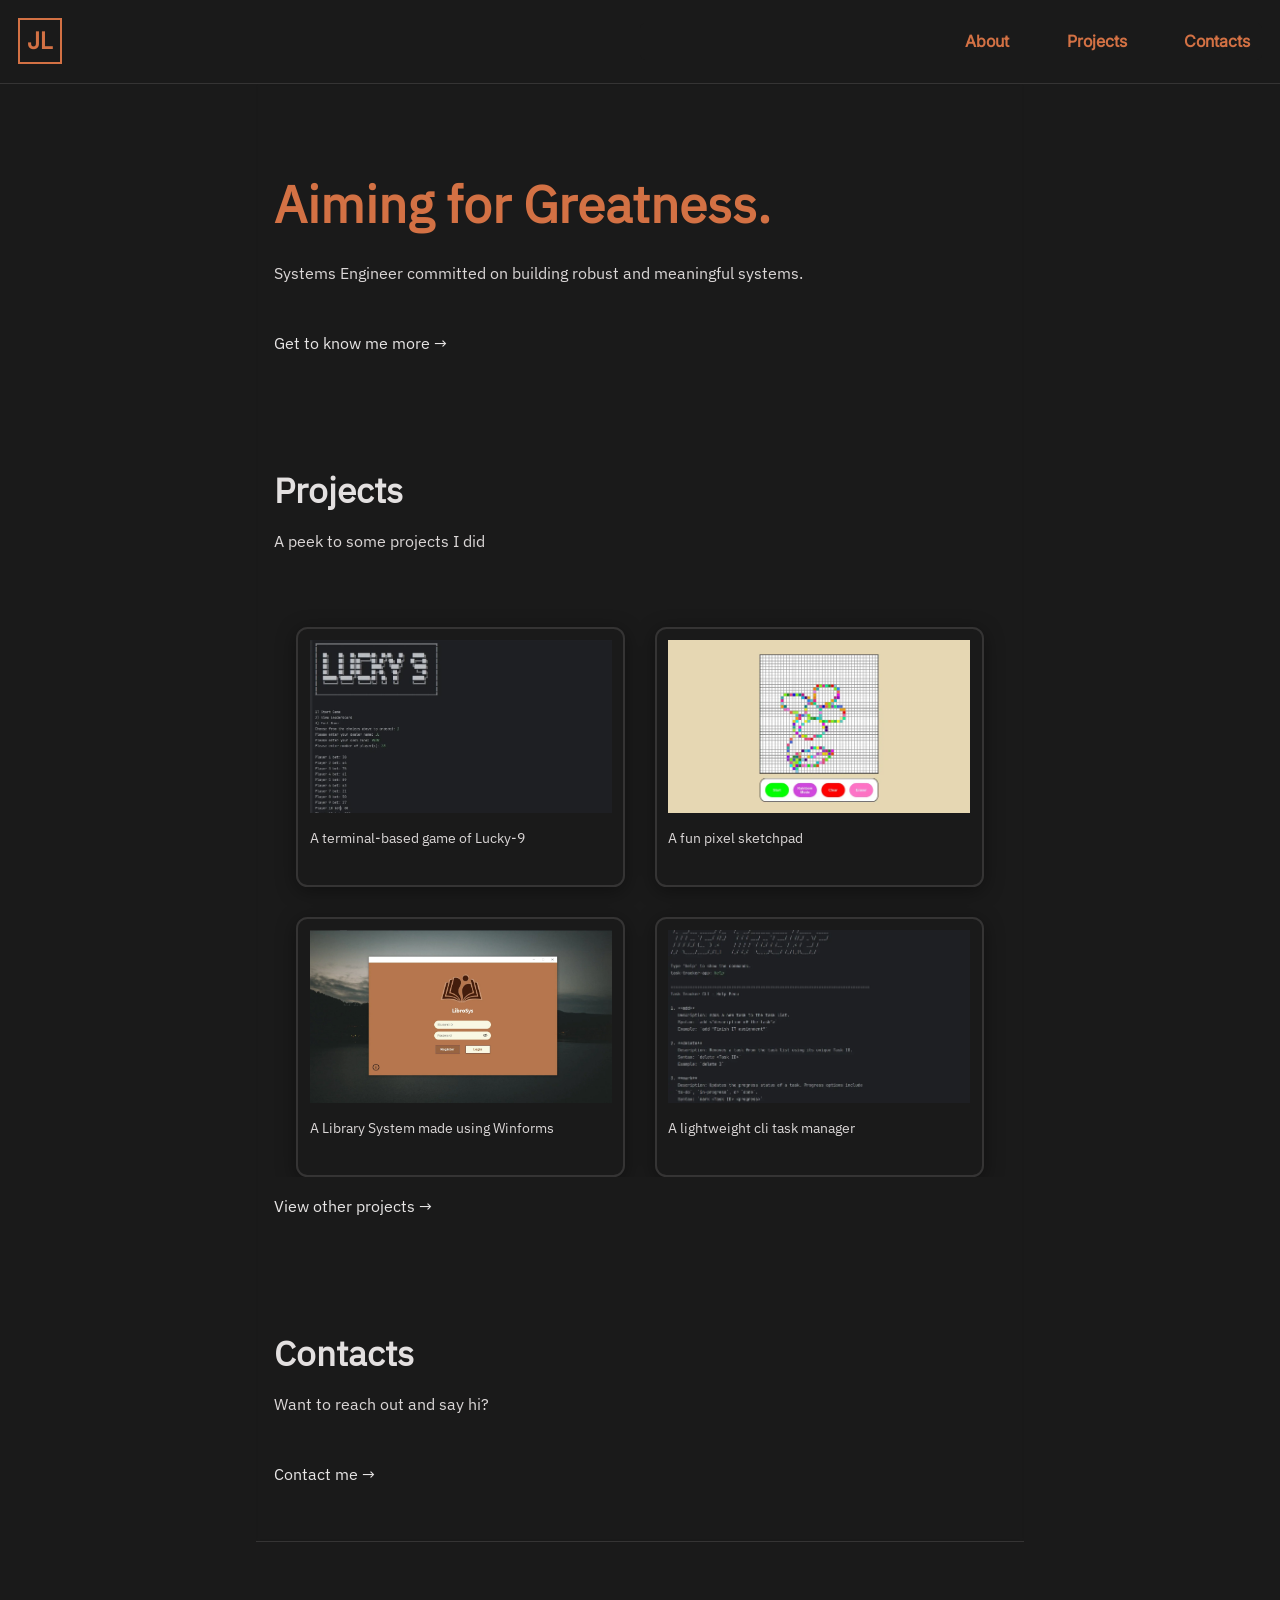
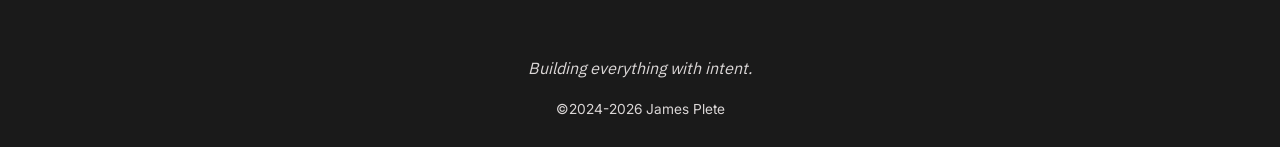
==== Portfolio/index.html @ 6b5939b4 "Finished the overall layout" ====
<!DOCTYPE html>
<html lang="en">

<head>
    <meta charset="UTF-8">
    <meta name="viewport" content="width=device-width, initial-scale=1.0">
    <title>Portfolio</title>
    <link rel="stylesheet" href="style.css">
    <script src="./script.js" defer></script>
</head>

<body class="flex col">
    <header class="flex center">
        <div class="logo">
            <a href="./index.html">JL</a>
        </div>
        
        <div class="burger">
            <img src="./assets/icon/burger.webp" alt="">
        </div>

        <nav class="navigation-bar display-none col txt-right">
            <a href="./about.html" class="nav-links">About</a>
            <a href="./projects.html" class="nav-links">Projects</a>
            <a href="./contacts.html" class="nav-links">Contacts</a>
        </nav>
    </header>
    <main class="flex col index-main">
        <section class="flex col first-sect animate">
            <h1 class="intro-txt">Aiming for Greatness.</h1>
            <p class="base-txt">Systems Engineer committed on building robust and meaningful systems.</p>
            <a href="./about.html" class="a base-txt">Get to know me more &RightArrow;</a>
        </section>
        <section class="project-sect flex col animate">
            <h1 class="sect-head-txt">Projects </h1>
            <span class="base-txt thin-txt">A peek to some projects I did</span>
            <div class="index-project-container flex center col">
                <div class="project bordered lucky-9" id="lucky-9">  
                    <img src="./assets/images/lucky9.webp" id="lucky-9">
                    <span class="proj-description thin-txt sm-txt">A terminal-based game of Lucky-9</span>
                </div>
                <div class="project bordered etchysketchy" id="etchysketchy">
                    <img src="./assets/images/etchysketchy.webp" id="etchysketchy">
                    <span class="proj-description thin-txt sm-txt">A fun pixel sketchpad</span>
                </div>
                <div class="project bordered librosys" id="librosys">
                    <img src="./assets/images/librosys.webp" id="librosys">
                    <span class="proj-description thin-txt sm-txt">A Library System made using Winforms</span>
                </div>
                <div class="project bordered tasktracker" id="tasktracker">
                    <img src="./assets/images/tasktracker.webp" id="tasktracker">
                    <span class="proj-description thin-txt sm-txt">A lightweight cli task manager</span>
                </div>

                
            </div>
            <span class="thin-txt base-txt">
                <a href="./projects.html" class="a base-txt">View other projects &RightArrow;</a>
            </span>
        </section>
        <section class="flex col fade-in">
            <h1 class="sect-head-txt">Contacts </h1>
            <span class="base-txt">Want to reach out and say hi?</span>
            <a class="a base-txt" href="./contacts.html">Contact me &RightArrow;</a>
        </section>
    </main>
    <footer class="flex justify-center align-center col gap-l fade-in">
        <div class="flex col gap-l txt-center">
            <p class="base-txt italic">Building everything with intent.</p>
            <p class="copyright-txt">&copy;<span class="copy-date">2024-2026</span> James Plete</p>
        </div>
    </footer>


</body>

</html>
---- Portfolio/style.css ----
* {
    padding: 0;
    margin: 0;
    outline: none;
    font-family: inherit;
    text-decoration: none;
    box-sizing: border-box;
    color: inherit;
}

:root {
    font-size: 20px;

    -webkit-tap-highlight-color: rgba(0, 0, 0, 0);

    --font-base: .5rem;
    --font-xs: .6rem;
    --font-sm: .7rem;
    --font-m: 1rem;
    --font-l: 1.5rem;
    --font-xl: 2rem;
    --font-2xl: 2.2rem;

    --font-wt-ultra-thin: 100;
    --font-wt-thin: 200;
    --font-wt-base: 400;
    --font-wt-bold: 600;
    --font-wt-bolder: 800;

    --txt-font: "ibm sans";

    --space-xs: .3rem;
    --space-sm: .5rem;
    --space-m: .8rem;
    --space-l: 1rem;
    --space-xl: 1.3rem;
    --space-2xl: 2.5rem;
    --space-3xl: 3rem;
    --space-max: 5rem;

    --width-100: 100%;

    --color-body: #dbd7d7;
    --color-titles: #e3e0e0;
    --a-color: #e7e5e5;
    --accent-color: #d46039;
    --card-bg: #242424;
    --border-color: #353434;

    --accent-color2: #d37144;


    --bg-color-body: #1a1a1a;



    --border-s: 2px solid #353434;
    
    --border-radius-xs: 4px;
    --border-radius-s: 8px;
    --border-radius-m: 12px;
}

@font-face {
    font-family: "inter";
    src: url("./assets/Font/Inter_18pt-Regular.ttf");
}

@font-face {
    font-family: "ibm sans";
    src: url("./assets/Font/IBMPlexSans-Regular.ttf");
}

@font-face {
    font-family: "public sans";
    src: url("./assets/Font/PublicSans-Regular.ttf");
}

/* CUSTOM CLASSES */

.flex {
    display: flex;
}

.grid {
    display: grid;
}

.col {
    flex-direction: column;
}

.justify-center {
    justify-content: center;
}

.align-center {
    align-items: center;
}

.align-end {
    align-items: flex-end;
}

.underline {
    text-decoration: underline;
}

.center {
    justify-content: space-between;
    align-items: center;
}

.thin-txt {
    font-weight: var(--font-wt-ultra-thin);
}

.sm-txt {
    font-size: var(--font-xs);
}

.base-txt {
    font-size: var(--font-sm);
}

.txt-justify {
    text-align: justify;
}

.txt-right {
    text-align: right;
}

.a {
    color: var(--a-color);
    margin-top: var(--space-xl);
}

.bordered {
    border: var(--border-s);
    border-radius: var(--space-sm);
}

.inter {
    font-family: "inter";
}

.txt-center {
    text-align: center;
}

.gap-l {
    gap: var(--space-l);
}

.gap-xl {
    gap: var(--space-xl);
}

.display-none {
    display: none;
}

.italic {
    font-style: italic;
}

/* BODY */

body {
    background: var(--bg-color-body) fixed;
    font-family: var(--txt-font);
    color: var(--color-body);
    position: relative;
}

main {
    backdrop-filter: blur(2px);
    min-height: 100vh;
    padding: var(--space-sm) var(--space-m) var(--space-2xl) var(--space-m);
    width: min(var(--width-100), 768px);
    margin-inline: auto;
}

/* HEADER PART */

.burger {
    width: 45px;
    height: 45px;
    cursor: pointer;
}

.burger img {
    width: 100%;
}


header {
    position: sticky;
    top: 0;
    font-size: var(--font-sm);
    padding: var(--space-m);
    font-family: "inter";
    background-color: var(--bg-color-body);
    z-index: 1;
    border-bottom: 0.5px solid #353434;
}

.navigation-bar {
    right: 0%;
    bottom: -185%;
    justify-content: space-around;
    align-items: center;
    position: absolute;
    font-weight: var(--font-wt-base);
    color: var(--header-txt-color);
    height: 150px;
    width: 100px;
    padding: var(--space-m);
    background-color: inherit;
    text-align: center;
    border-radius: 5px;
}

.nav-links {
    color: var(--accent-color2);
    font-weight: 600;
}

.logo {
    font-size: var(--font-m);
    font-weight: var(--font-wt-bolder);
    padding: var(--space-xs);
    border: var(--border-logo);
    color: var(--accent-color2);
    border: 2px solid var(--accent-color2);
}

/* MAIN PART */


section {
    gap: var(--space-m);
    margin-top: var(--space-3xl);
}


.intro-txt {
    color: var(--accent-color2);
    font-size: var(--font-2xl);
    font-weight: var(--font-wt-bold);
    margin-bottom: var(--space-xs)
}

.sect-head-txt {
    color: var(--color-titles);
    font-size: var(--font-l);
    margin-top: var(--font-xl);
}


/* INDEX */
.index-project-container {
    gap: var(--space-xl);
    height: 450px;
    overflow-y: hidden;
}


/** MAIN/PROJECTS PART **/

.project-container {
    padding: var(--space-m);
    gap: var(--space-2xl);
}

.project {
    width: 90%;
    padding: var(--space-sm);
    height: 400px;
}

.ul {
    padding: var(--space-xl);
}


.project img {
    width: var(--width-100);
    height: 7.5rem;
    object-fit: cover;
    object-position: right;
}

/* FOOTER PART */

footer {
    border-top: 0.5px solid var(--border-color);
    padding: var(--space-xl);
    padding-top: 5rem;
    margin-inline: auto;
    width: min(100%, 768px);
    /* background-color: hsl(0, 0%, 12%); */
}

.footer-links {
    border-bottom: 1px solid #3d3c3c;
}

.socials-div {
    gap: var(--space-l);
    justify-content: flex-end;
    padding: var(--space-xl) var(--space-xs);
}

.socials-img {
    background-color: white;
    width: var(--space-l)
}

.copyright-txt {
    font-size: var(--font-xs);
    font-weight: var(--font-wt-thin);
    font-family: "inter";
    /* color: var(--accent-color2); */
}


.about-sect {
    gap: var(--space-l);
}

.about-container {
    padding: var(--space-xs);
    padding-bottom: var(--space-xl);
    padding-top: var(--space-xl);
    gap: var(--space-m);
    /* border-bottom: 1px solid rgb(82, 80, 80); */
}

.about-self img{
    justify-self: flex-start;
    width: 170px;
    height: 150px;
    border-radius: var(--border-radius-xs);
    object-fit: cover;
}

.first-abt {
    border-bottom: 2px solid var(--border-color);
    padding-bottom: var(--space-2xl);
}

.first-abt img {
    width: 65%;
    border-radius: 50%;
    margin-bottom: var(--space-l);
}

.right-d {
    flex-direction: row;
}

.left-d {
    flex-direction: row-reverse;
}

.java-comp {
    object-position: right;
}

.programming-img {
    object-position: top;
}
.sect-label-container {
    margin-bottom: 4rem;
}


.project-main {
    gap: var(--space-xl);
}

.proj-2 {
    width: 90%;
    padding: var(--space-sm);
    height: fit-content;
}

.proj-img {
    width: var(--width-100);
    height: 7.5rem;
    object-fit: cover;
}


@keyframes dropIn {
  from {
    opacity: 0;
    transform: translateY(-20px);
  }
  to {
    opacity: 1;
    transform: translateY(0);
  }
}

.delay-0 {
    animation-delay: 0s;
}

.delay-3 {
    animation-delay: 0.3s;
}

.animate {
  animation: dropIn 0.6s ease forwards;
  opacity: 0;
  animation-delay: 0.3s;
}

.fade-in {
  opacity: 0;
  transform: translateX(-20px);
  transition: opacity 0.6s ease, transform 0.6s ease;
}

.fade-in.visible {
  opacity: 1;
  transform: translateX(0);
}


/* CONTACT */

.contact-main {
    min-height: 0;
}

.contact-socials-container {
    padding-top: var(--space-2xl);
}

.contact-socials {
    height: 100px;
    padding-left: var(--space-sm);
    cursor: pointer;
}

.contact-socials img {
    width: 30px;
}

.buymeacoffee {
    margin-top: var(--space-m);
    width: 170px;
}

@media (min-width: 768px) {

    :root {
        font-size: 23px;
    }

    /* HEADER */
    .burger {
        display: none;
    }

    .navigation-bar {
        display: flex;
        flex-direction: row;
        position: static;
        height: 0;
        width: 50%;
        justify-content: flex-end;
        gap: var(--space-2xl);
        padding-right: var(--space-sm);
    }

    /* INDEX */

    .index-main {
        padding: var(--space-m);
        padding-bottom: var(--space-2xl);
    }

    .index-project-container {
        flex-flow: row wrap;
        width: 100%;
        height: fit-content;
        justify-content: center;
        align-content: space-between;
    }

    .project {
        width: 45%;
        height: 260px;
    }

     .project img, .proj-2 img {
        object-position: left;
    }


    /* PROJECT */

    .project-container {
        justify-content: center;
        flex-flow: row wrap;
        width: 100%;
        gap: var(--space-2xl);
    }

    .proj-2 {
        width: 45%;
    }

    .footer-links-container {
        width: 70%;
        justify-content: space-around;
    }

    .footer-links {
        color: var(--a-color);
        border-bottom: 2.5px solid #3d3c3c;
    }


    /* ABOUT */
    .about-container img {
        width: 230px;
        height: 230px;
        border-radius: 50%;
    }

    .reverse {
        flex-direction: row-reverse;
    }
}

@media (min-width: 1024px) {

    .index-project-container {
        padding-top: var(--space-2xl);
    }

    .project, .proj-2 {
        box-shadow: 0 4px 20px rgba(0, 0, 0, 0.4);
        transition: all 0.3s ease;
        cursor: pointer;
    }

    .proj-2:hover, .project:hover {
        transform: translateY(-10px);
        border: 2px solid hsl(0, 5%, 65%);
    }

    .me-container {
        overflow: hidden;
        padding: 1rem;
    }

    .about-container img, .me-container img {
        border: 2px solid var(--accent-color2);
        transition: all 0.4s ease;
    }

    .first-abt img:hover, .about-container img:hover {
        border: 4px solid hsl(19, 55%, 55%);
        transform: scale(1.05);
    }

    .contact-socials {
        transition: all 0.3s ease;
    }

    .contact-socials:hover {
        transform: translateX(20px);
    }
    
}
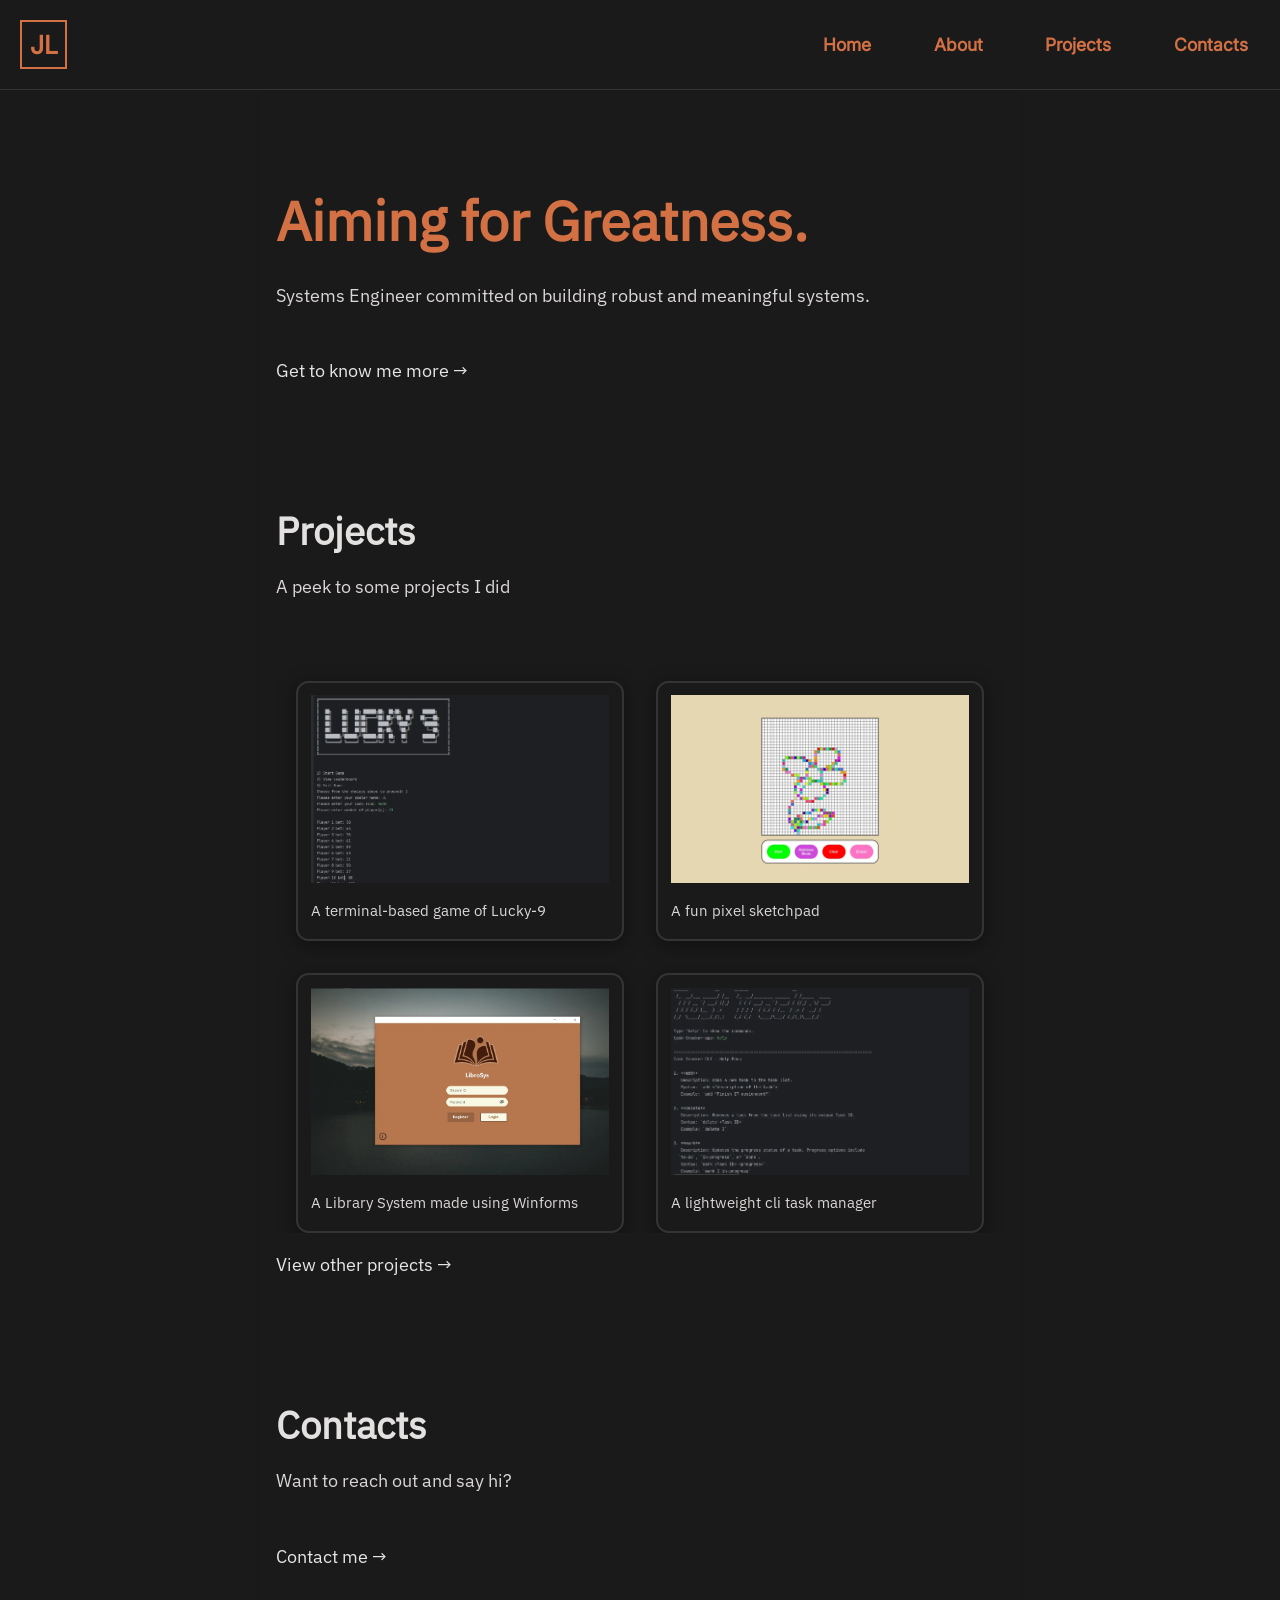
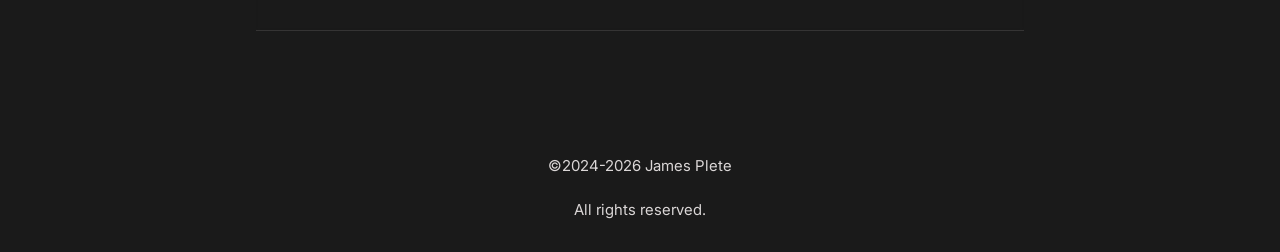
==== commit 61e92b13: "Made the navigation easier" ====
--- a/Portfolio/index.html
+++ b/Portfolio/index.html
@@ -4,9 +4,10 @@
 <head>
     <meta charset="UTF-8">
     <meta name="viewport" content="width=device-width, initial-scale=1.0">
-    <title>Portfolio</title>
+    <title>James Plete | Web Deve</title>
     <link rel="stylesheet" href="style.css">
     <script src="./script.js" defer></script>
+    <link rel="icon" href="./assets/icon/favicon.webp">
 </head>
 
 <body class="flex col">
@@ -16,10 +17,13 @@
         </div>
         
         <div class="burger">
-            <img src="./assets/icon/burger.webp" alt="">
+            <div></div>
+            <div></div>
+            <div></div>
         </div>
 
         <nav class="navigation-bar display-none col txt-right">
+            <a href="./index.html" class="nav-links">Home</a>
             <a href="./about.html" class="nav-links">About</a>
             <a href="./projects.html" class="nav-links">Projects</a>
             <a href="./contacts.html" class="nav-links">Contacts</a>
@@ -66,8 +70,8 @@
     </main>
     <footer class="flex justify-center align-center col gap-l fade-in">
         <div class="flex col gap-l txt-center">
-            <p class="base-txt italic">Building everything with intent.</p>
             <p class="copyright-txt">&copy;<span class="copy-date">2024-2026</span> James Plete</p>
+            <p class="copyright-txt"> All rights reserved.</p>
         </div>
     </footer>
 
--- a/Portfolio/style.css
+++ b/Portfolio/style.css
@@ -188,6 +188,15 @@
     width: 45px;
     height: 45px;
     cursor: pointer;
+}
+
+.burger div {
+    width: 80%;
+    height: 4px;
+    background-color: var(--accent-color2);
+    margin: 6px 0;
+    border-radius: var(--border-radius-xs);
+    transition: all 0.3s ease;
 }
 
 .burger img {
@@ -208,14 +217,14 @@
 
 .navigation-bar {
     right: 0%;
-    bottom: -185%;
-    justify-content: space-around;
+    bottom: -260%;
+    justify-content: space-between;
     align-items: center;
     position: absolute;
     font-weight: var(--font-wt-base);
     color: var(--header-txt-color);
-    height: 150px;
-    width: 100px;
+    height: 200px;
+    width: 100%;
     padding: var(--space-m);
     background-color: inherit;
     text-align: center;
@@ -237,6 +246,15 @@
 }
 
 /* MAIN PART */
+
+/* .first-sect {
+    height: 100vh;
+    width: 100%;
+    justify-content: center;
+    align-items: center;
+    margin: 0;
+    padding: 0;
+} */
 
 
 section {
@@ -541,6 +559,10 @@
 
 @media (min-width: 1024px) {
 
+    :root {
+        font-size: 25px;
+    }
+
     .index-project-container {
         padding-top: var(--space-2xl);
     }
@@ -562,12 +584,12 @@
     }
 
     .about-container img, .me-container img {
-        border: 2px solid var(--accent-color2);
+        
         transition: all 0.4s ease;
     }
 
     .first-abt img:hover, .about-container img:hover {
-        border: 4px solid hsl(19, 55%, 55%);
+        border: 3px solid var(--accent-color2);
         transform: scale(1.05);
     }
 
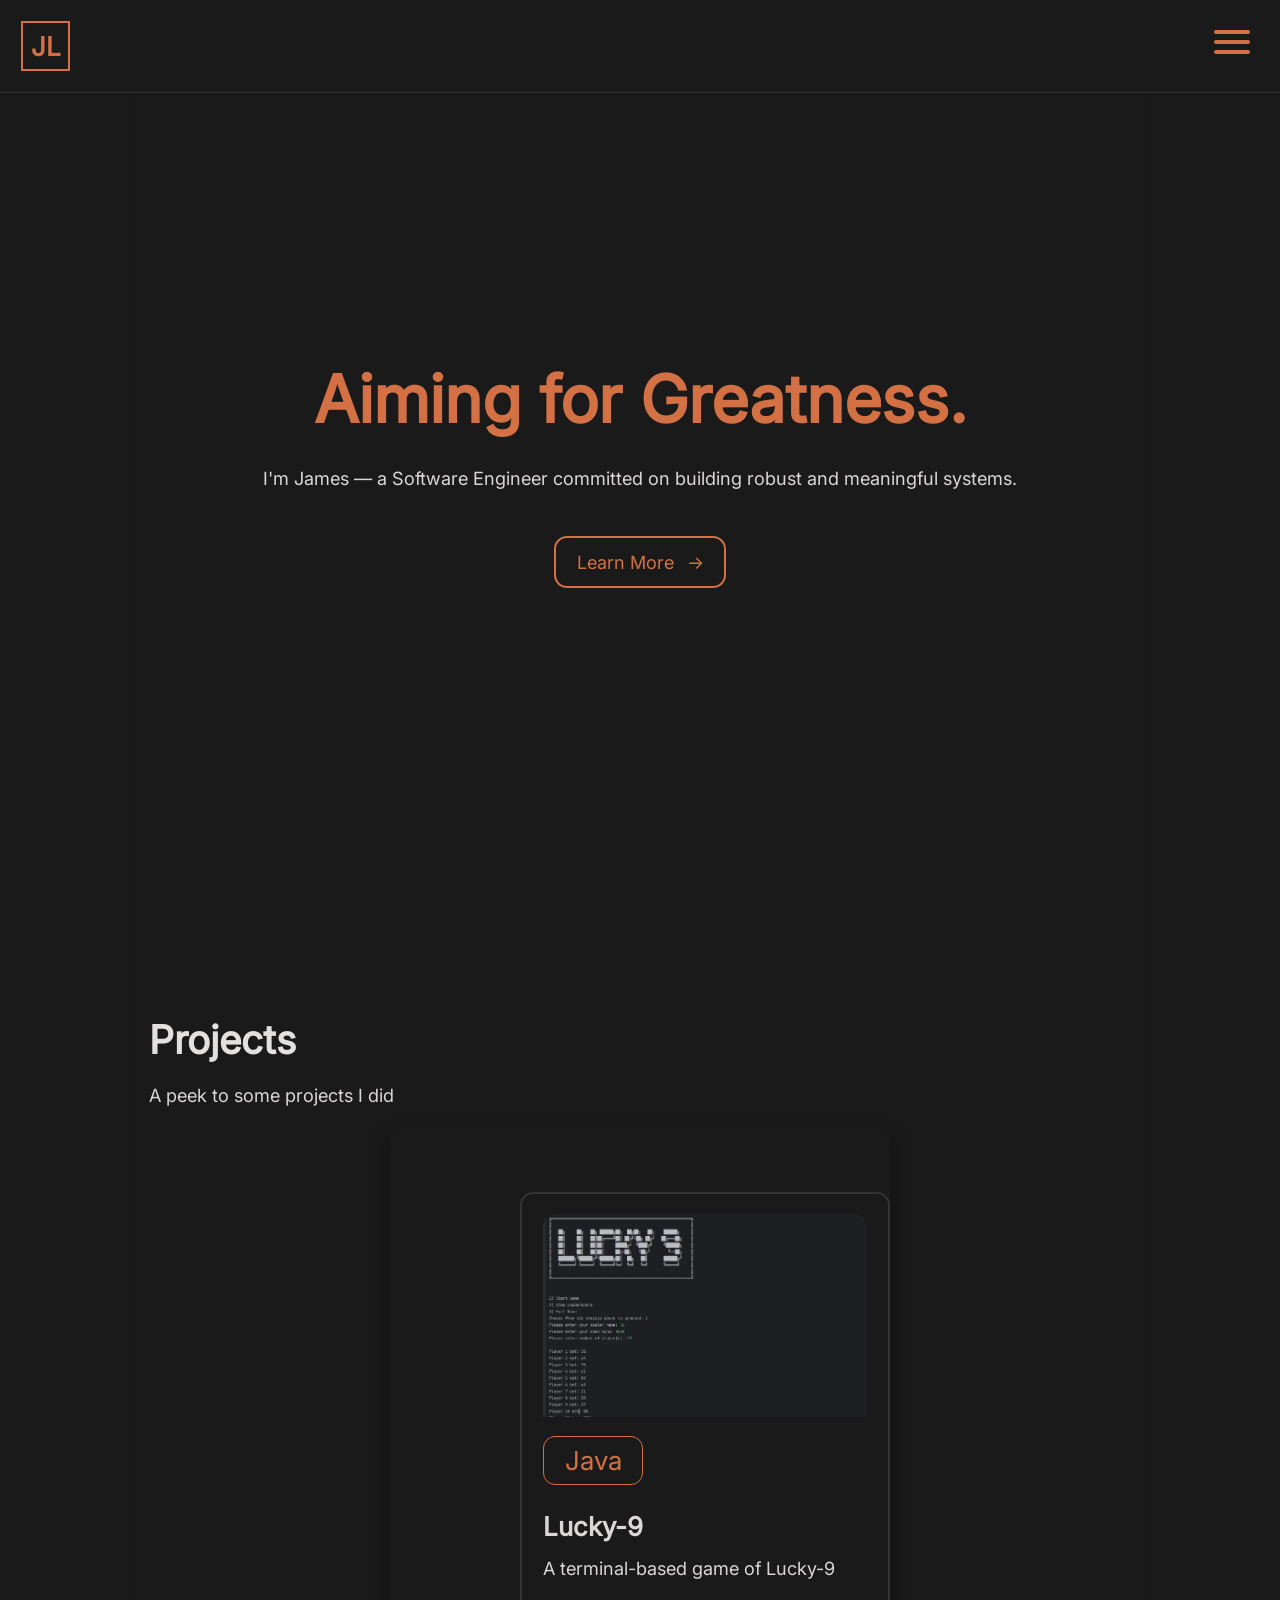
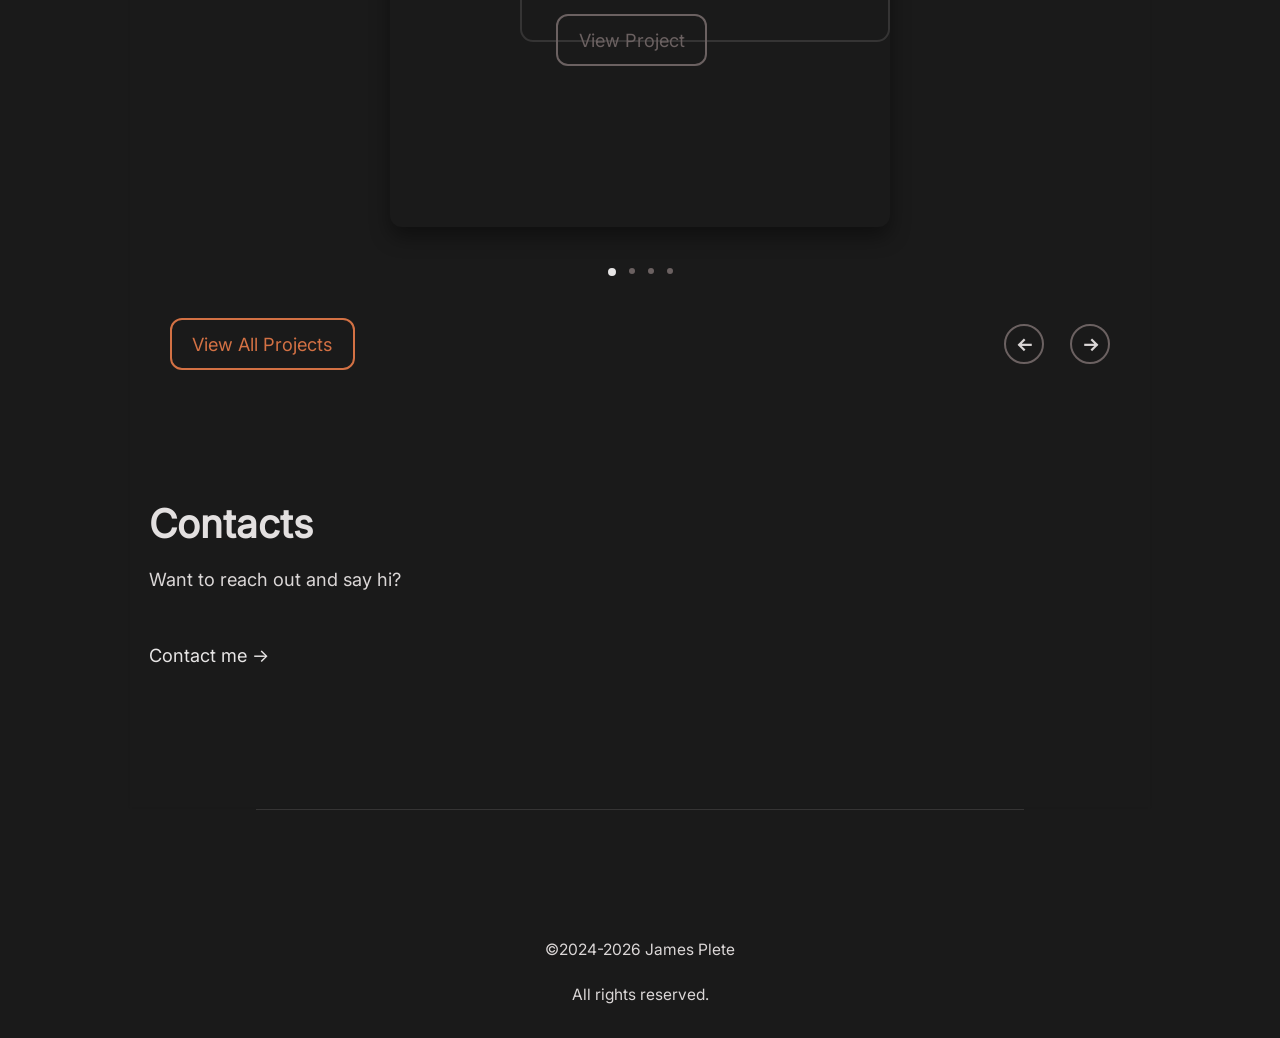
==== commit 0bf2933f: "Added image slider for project section in the landing page" ====
--- a/Portfolio/index.html
+++ b/Portfolio/index.html
@@ -4,14 +4,14 @@
 <head>
     <meta charset="UTF-8">
     <meta name="viewport" content="width=device-width, initial-scale=1.0">
-    <title>James Plete | Web Deve</title>
+    <title>James Plete | Software Engineer</title>
     <link rel="stylesheet" href="style.css">
     <script src="./script.js" defer></script>
-    <link rel="icon" href="./assets/icon/favicon.webp">
+    <link rel="icon" href="./assets/icon/favicon.ico">
 </head>
 
 <body class="flex col">
-    <header class="flex center">
+    <div class="flex center header">
         <div class="logo">
             <a href="./index.html">JL</a>
         </div>
@@ -28,45 +28,102 @@
             <a href="./projects.html" class="nav-links">Projects</a>
             <a href="./contacts.html" class="nav-links">Contacts</a>
         </nav>
-    </header>
+    </div>
     <main class="flex col index-main">
+        
         <section class="flex col first-sect animate">
             <h1 class="intro-txt">Aiming for Greatness.</h1>
-            <p class="base-txt">Systems Engineer committed on building robust and meaningful systems.</p>
-            <a href="./about.html" class="a base-txt">Get to know me more &RightArrow;</a>
+            <p class="base-txt">I'm James — a Software Engineer committed on building robust and meaningful systems.</p>
+
+            <a class="call-to-action bordered base-txt flex gap-s" href="./about.html">Learn More<div class="arrow">&rightarrow;</div></a>
         </section>
+
         <section class="project-sect flex col animate">
             <h1 class="sect-head-txt">Projects </h1>
             <span class="base-txt thin-txt">A peek to some projects I did</span>
-            <div class="index-project-container flex center col">
-                <div class="project bordered lucky-9" id="lucky-9">  
-                    <img src="./assets/images/lucky9.webp" id="lucky-9">
-                    <span class="proj-description thin-txt sm-txt">A terminal-based game of Lucky-9</span>
-                </div>
-                <div class="project bordered etchysketchy" id="etchysketchy">
-                    <img src="./assets/images/etchysketchy.webp" id="etchysketchy">
-                    <span class="proj-description thin-txt sm-txt">A fun pixel sketchpad</span>
-                </div>
-                <div class="project bordered librosys" id="librosys">
-                    <img src="./assets/images/librosys.webp" id="librosys">
-                    <span class="proj-description thin-txt sm-txt">A Library System made using Winforms</span>
-                </div>
-                <div class="project bordered tasktracker" id="tasktracker">
-                    <img src="./assets/images/tasktracker.webp" id="tasktracker">
-                    <span class="proj-description thin-txt sm-txt">A lightweight cli task manager</span>
+
+            <div class="index-project-container">
+
+                <div class="proj-wrapper flex">
+                    <div class="project flex col justify-around bordered lucky-9" id="lucky-9">
+                        <div>
+                            <img src="./assets/images/lucky9.webp" id="lucky-9">
+                            <div class="tech-wrapper flex gap-s">
+                                    <div class="tech-used">Java</div>
+                            </div>
+                            <p class="project-title">Lucky-9</p>
+                            <span class="proj-description thin-txt s-txt">A terminal-based game of Lucky-9</span>
+                        </div>
+                        <div class="view-project-container">
+                            <a href="https://github.com/Lusyoo/Lucky-9-Project" class="view-project base-txt" target="_blank">View Project</a>
+                        </div>
+                    </div>
+                    <div class="project bordered flex col justify-around  etchysketchy" id="etchysketchy">
+                        <div>
+                            <img src="./assets/images/etchysketchy.webp" id="etchysketchy">
+                            <div class="tech-wrapper flex gap-s">
+                                    <div class="tech-used">HTML</div>
+                                    <div class="tech-used">CSS</div>
+                                    <div class="tech-used">JavaScript</div>
+                                </div>
+                            <p class="project-title">Etchysketchy</p>
+                            <span class="proj-description thin-txt s-txt">A fun pixel sketchpad</span>
+                        </div>
+                        <div class="view-project-container">
+                            <a href="https://github.com/Lusyoo/Etchysketchy" class="view-project base-txt" target="_blank">View Project</a>
+                        </div>
+                    </div>
+                    <div class="project bordered librosys" id="librosys">
+                        <img src="./assets/images/librosys.webp" id="librosys">
+                        <div class="view-project-container">
+                            <div class="tech-wrapper flex gap-s">
+                                <div class="tech-used">C#</div>
+                                <div class="tech-used">Winforms</div>
+                                <div class="tech-used">MySQL</div>
+                            </div>
+                            <p class="project-title">Librosys</p>
+                            <span class="proj-description thin-txt s-txt">A Student Library Management System</span>
+                            <a href="https://github.com/Lusyoo/LibroSys" class="view-project base-txt" target="_blank">View Project</a>
+                        </div>
+                    </div>
+                    <div class="project bordered tasktracker" id="tasktracker">
+                        <img src="./assets/images/tasktracker.webp" id="tasktracker">
+                        <div class="view-project-container">
+                            <div class="tech-wrapper flex gap-s">
+                                <div class="tech-used">Java</div>
+                                <div class="tech-used">JSON</div>
+                            </div>
+                            <p class="project-title">TaskTracker</p>
+                            <span class="proj-description thin-txt s-txt">A lightweight cli task manager</span>
+                            <a href="https://github.com/Lusyoo/Task-Tracker" class="view-project base-txt" target="_blank">View Project</a>
+                        </div>
+                    </div>   
                 </div>
 
-                
             </div>
-            <span class="thin-txt base-txt">
-                <a href="./projects.html" class="a base-txt">View other projects &RightArrow;</a>
-            </span>
+
+            <div class="proj-circles-wrapper flex gap-s">
+                <div class="proj-circles active-circle"></div>
+                <div class="proj-circles"></div>
+                <div class="proj-circles"></div>
+                <div class="proj-circles"></div>
+            </div>
+
+            <div class="base-txt flex align-center justify-between proj-footer">
+                <a href="./projects.html" class="all-projects-btn">View All Projects</a>
+                <div class="proj-navigation flex gap-l">
+                    <div class="prev-proj proj-btn flex align-center justify-center">&leftarrow;</div>
+                    <div class="next-proj proj-btn flex align-center justify-center">&rightarrow;</div>
+                </div>
+            </div>
         </section>
+
         <section class="flex col fade-in">
             <h1 class="sect-head-txt">Contacts </h1>
             <span class="base-txt">Want to reach out and say hi?</span>
             <a class="a base-txt" href="./contacts.html">Contact me &RightArrow;</a>
         </section>
+
     </main>
     <footer class="flex justify-center align-center col gap-l fade-in">
         <div class="flex col gap-l txt-center">
--- a/Portfolio/style.css
+++ b/Portfolio/style.css
@@ -2,24 +2,31 @@
     padding: 0;
     margin: 0;
     outline: none;
-    font-family: inherit;
+    font-family: "inter";
     text-decoration: none;
     box-sizing: border-box;
     color: inherit;
-}
+
+    scrollbar-width: thin;
+    scrollbar-color: var(--accent-color2) transparent;
+}
+
+.burger:focus {
+  outline-color: var(--accent-color2);
+}
+
 
 :root {
     font-size: 20px;
 
-    -webkit-tap-highlight-color: rgba(0, 0, 0, 0);
-
-    --font-base: .5rem;
+    --font-base: 1rem;
     --font-xs: .6rem;
-    --font-sm: .7rem;
+    --font-s: .7rem;
     --font-m: 1rem;
     --font-l: 1.5rem;
     --font-xl: 2rem;
     --font-2xl: 2.2rem;
+    --font-3xl: 2.5rem;
 
     --font-wt-ultra-thin: 100;
     --font-wt-thin: 200;
@@ -27,10 +34,8 @@
     --font-wt-bold: 600;
     --font-wt-bolder: 800;
 
-    --txt-font: "ibm sans";
-
     --space-xs: .3rem;
-    --space-sm: .5rem;
+    --space-s: .5rem;
     --space-m: .8rem;
     --space-l: 1rem;
     --space-xl: 1.3rem;
@@ -40,6 +45,7 @@
 
     --width-100: 100%;
 
+    --border-color2: hsl(0, 5%, 40%);
     --color-body: #dbd7d7;
     --color-titles: #e3e0e0;
     --a-color: #e7e5e5;
@@ -59,6 +65,8 @@
     --border-radius-xs: 4px;
     --border-radius-s: 8px;
     --border-radius-m: 12px;
+
+    
 }
 
 @font-face {
@@ -94,6 +102,14 @@
     justify-content: center;
 }
 
+.justify-between {
+    justify-content: space-between;
+}
+
+.justify-around {
+    justify-content: space-around;
+}
+
 .align-center {
     align-items: center;
 }
@@ -115,12 +131,12 @@
     font-weight: var(--font-wt-ultra-thin);
 }
 
-.sm-txt {
+.s-txt {
     font-size: var(--font-xs);
 }
 
 .base-txt {
-    font-size: var(--font-sm);
+    font-size: var(--font-s);
 }
 
 .txt-justify {
@@ -138,17 +154,17 @@
 
 .bordered {
     border: var(--border-s);
-    border-radius: var(--space-sm);
-}
-
-.inter {
-    font-family: "inter";
+    border-radius: var(--space-s);
 }
 
 .txt-center {
     text-align: center;
 }
 
+.gap-s {
+    gap: var(--space-s);
+}
+
 .gap-l {
     gap: var(--space-l);
 }
@@ -165,21 +181,17 @@
     font-style: italic;
 }
 
+.disabled {
+    border: 3px solid red;
+}
+
 /* BODY */
 
 body {
+    user-select: none;
     background: var(--bg-color-body) fixed;
-    font-family: var(--txt-font);
     color: var(--color-body);
     position: relative;
-}
-
-main {
-    backdrop-filter: blur(2px);
-    min-height: 100vh;
-    padding: var(--space-sm) var(--space-m) var(--space-2xl) var(--space-m);
-    width: min(var(--width-100), 768px);
-    margin-inline: auto;
 }
 
 /* HEADER PART */
@@ -204,12 +216,11 @@
 }
 
 
-header {
+.header {
     position: sticky;
     top: 0;
-    font-size: var(--font-sm);
+    font-size: var(--font-s);
     padding: var(--space-m);
-    font-family: "inter";
     background-color: var(--bg-color-body);
     z-index: 1;
     border-bottom: 0.5px solid #353434;
@@ -247,27 +258,16 @@
 
 /* MAIN PART */
 
-/* .first-sect {
-    height: 100vh;
-    width: 100%;
-    justify-content: center;
-    align-items: center;
-    margin: 0;
-    padding: 0;
-} */
-
+main {
+    backdrop-filter: blur(2px);
+    padding: var(--space-s) var(--space-m) var(--space-2xl) var(--space-m);
+    width: min(var(--width-100), 768px);
+    margin-inline: auto;
+}
 
 section {
     gap: var(--space-m);
-    margin-top: var(--space-3xl);
-}
-
-
-.intro-txt {
-    color: var(--accent-color2);
-    font-size: var(--font-2xl);
-    font-weight: var(--font-wt-bold);
-    margin-bottom: var(--space-xs)
+    margin-bottom: var(--space-3xl);
 }
 
 .sect-head-txt {
@@ -276,42 +276,157 @@
     margin-top: var(--font-xl);
 }
 
-
 /* INDEX */
+
+.intro-txt {
+    color: var(--accent-color2);
+    font-size: var(--font-3xl);
+    font-weight: var(--font-wt-bold);
+    margin-bottom: var(--space-xs)
+}
+
+.call-to-action {
+    cursor: pointer;
+    margin-top: var(--space-l);
+    color: var(--accent-color2);
+    padding: var(--space-s) var(--space-m);
+    border: 2px solid var(--accent-color2);
+}
+
+.first-sect {
+    height: 80vh;
+    justify-content: center;
+    align-items: center;
+    text-align: center;
+    margin-bottom: var(--space-max);
+}
+
+/* INDEX-PROJECT */
+
 .index-project-container {
-    gap: var(--space-xl);
-    height: 450px;
-    overflow-y: hidden;
-}
-
-
-/** MAIN/PROJECTS PART **/
+    width: 95%;
+    height: 460px;
+    align-self: center;
+    box-shadow: 0 10px 20px rgba(0, 0, 0, 0.4);
+    overflow-x: scroll;
+    scrollbar-width: none;
+    border-radius: var(--border-radius-m);
+}
+
+.index-project-container::-webkit-scrollb   ar {
+    display: none;
+    }
+
+.proj-wrapper {
+    transition: all 0.3s ease;
+    height: 100%;
+}
 
 .project-container {
+    width: 400px;
     padding: var(--space-m);
     gap: var(--space-2xl);
 }
 
 .project {
-    width: 90%;
-    padding: var(--space-sm);
-    height: 400px;
-}
-
-.ul {
-    padding: var(--space-xl);
-}
-
+    flex: 1 0 100%;
+    padding: var(--space-l) var(--space-m);
+    height: 100%;
+    scroll-snap-align: start;
+}
+
+.view-project-container {
+    padding: 0 var(--space-s);
+}
+
+.proj-navigation {
+    justify-self: end;
+}
+
+.project-title {
+    font-size: var(--font-m);
+    font-weight: var(--font-wt-bold);
+    margin-top: var(--space-l);
+    margin-bottom: var(--space-xs);
+}
 
 .project img {
-    width: var(--width-100);
-    height: 7.5rem;
+    aspect-ratio: 16 / 10;
+    width: 100%;
     object-fit: cover;
-    object-position: right;
+    object-position:left;
+    margin-bottom: var(--space-m);
+    border-top-left-radius: var(--border-radius-m);
+    border-top-right-radius: var(--border-radius-m);
+}
+
+.tech-wrapper {
+    flex-flow: row wrap;
+}
+
+.tech-used {
+    font-size: var();
+    color: var(--accent-color2);
+    border: 1px solid var(--accent-color2);
+    width: fit-content;
+    padding: var(--space-xs) var(--space-m);
+    border-radius: var(--border-radius-m);
+}
+
+.view-project {
+    justify-self: self-end;
+    display: block;
+    justify-self: flex-end;
+    margin-top: var(--space-xl);
+    border-radius: var(--border-radius-m);
+    padding: var(--space-s) var(--space-m);
+    border: 2px solid var(--border-color2);
+    color: var(--border-color2);
+    cursor: pointer;
+    width: fit-content;
+}
+
+.all-projects-btn {
+    border: 2px solid var(--accent-color2);
+    color: var(--accent-color2);
+    padding: var(--space-s) var(--space-m);
+    border-radius: var(--border-radius-m);
+    width: fit-content;
+    cursor: pointer;
+}
+
+.proj-circles-wrapper {
+    align-self: center;
+    margin-top: var(--space-m);
+    margin-bottom: var(--space-m);
+}
+
+.active-circle {
+    border: 4px solid var(--a-color);
+}
+
+.proj-circles {
+    width: 6px;
+    height: 6px;
+    border-radius: 50%;
+    background-color: var(--border-color2);
+    cursor: pointer;
+}   
+
+.proj-footer {
+    padding: 0 var(--space-m);
+}
+
+.proj-btn {
+    width: 40px;
+    height: 40px;
+    border-radius: 50%;
+    border: 2px solid var(--border-color2);
+    font-weight: var(--font-wt-bold);
 }
 
 /* FOOTER PART */
-
+    
 footer {
     border-top: 0.5px solid var(--border-color);
     padding: var(--space-xl);
@@ -339,8 +454,6 @@
 .copyright-txt {
     font-size: var(--font-xs);
     font-weight: var(--font-wt-thin);
-    font-family: "inter";
-    /* color: var(--accent-color2); */
 }
 
 
@@ -353,7 +466,6 @@
     padding-bottom: var(--space-xl);
     padding-top: var(--space-xl);
     gap: var(--space-m);
-    /* border-bottom: 1px solid rgb(82, 80, 80); */
 }
 
 .about-self img{
@@ -400,15 +512,17 @@
 }
 
 .proj-2 {
-    width: 90%;
-    padding: var(--space-sm);
+    width: 95%;
+    padding: var(--space-m) var(--space-s) var(--space-l) var(--space-m);
     height: fit-content;
-}
-
-.proj-img {
-    width: var(--width-100);
-    height: 7.5rem;
+    box-shadow: 0 10px 20px rgba(0, 0, 0, 0.4);
+}
+
+.proj-2 img {
+    width: 100%;
+    aspect-ratio: 16 / 9.5;
     object-fit: cover;
+    margin-bottom: var(--space-m);
 }
 
 
@@ -461,7 +575,7 @@
 
 .contact-socials {
     height: 100px;
-    padding-left: var(--space-sm);
+    padding-left: var(--space-s);
     cursor: pointer;
 }
 
@@ -477,25 +591,10 @@
 @media (min-width: 768px) {
 
     :root {
-        font-size: 23px;
+        font-size: 22px;
     }
 
     /* HEADER */
-    .burger {
-        display: none;
-    }
-
-    .navigation-bar {
-        display: flex;
-        flex-direction: row;
-        position: static;
-        height: 0;
-        width: 50%;
-        justify-content: flex-end;
-        gap: var(--space-2xl);
-        padding-right: var(--space-sm);
-    }
-
     /* INDEX */
 
     .index-main {
@@ -504,34 +603,55 @@
     }
 
     .index-project-container {
+        width: 75%;
+        height: 600px;
+    }
+
+    .proj-wrapper {
+        height: 100%;
+    }
+
+    .project {
+        height: 100%;
+        padding: var(--space-m);
+    }
+
+     .project img, .proj-2 img {
+        object-position: left;
+        width: 100%;
+        margin-bottom: var(--space-s);
+    }
+
+
+    /* PROJECT */
+
+    .project-main {
+        margin: 0;
+        width: 100%;
+        padding: var(--space-xl);
+    }
+
+    .project-container {
+        align-self: center;
         flex-flow: row wrap;
         width: 100%;
+        gap: var(--space-xl);
+        padding: 0;
+    }
+
+    .proj-description {
+        font-size: var(--font-s);
+    }
+
+    .numerous-tech > .tech-used {
+        padding: var(--space-xs) var(--space-s);
+    }
+
+    .proj-2 {
+        flex: 1 0 45%;
+        padding: var(--space-l) var(--space-m);
+        padding-bottom: var(--space-xl);
         height: fit-content;
-        justify-content: center;
-        align-content: space-between;
-    }
-
-    .project {
-        width: 45%;
-        height: 260px;
-    }
-
-     .project img, .proj-2 img {
-        object-position: left;
-    }
-
-
-    /* PROJECT */
-
-    .project-container {
-        justify-content: center;
-        flex-flow: row wrap;
-        width: 100%;
-        gap: var(--space-2xl);
-    }
-
-    .proj-2 {
-        width: 45%;
     }
 
     .footer-links-container {
@@ -560,17 +680,47 @@
 @media (min-width: 1024px) {
 
     :root {
-        font-size: 25px;
+        font-size: 26px;
+    }
+
+    main {
+        width: 80%;
+    }
+
+    /* INDEX */
+
+    .intro-txt {
+        font-size: 2.5rem;
+    }
+
+    .arrow {
+        transition: all 0.3s ease;
+    }
+
+    .call-to-action:hover {
+        background-color: var(--accent-color2);
+        color: var(--a-color);
+        font-weight: var(--font-wt-bold);
+    }
+
+    .call-to-action:hover > .arrow {
+        transform: translateX(6px);
     }
 
     .index-project-container {
+        padding-left: 5rem;
+        width: 500px;
         padding-top: var(--space-2xl);
-    }
+        height: 700px;
+    }
+
+    /* INDEX-PROJ */
 
     .project, .proj-2 {
-        box-shadow: 0 4px 20px rgba(0, 0, 0, 0.4);
         transition: all 0.3s ease;
         cursor: pointer;
+        height: 450px;
+        width: 400px;
     }
 
     .proj-2:hover, .project:hover {
@@ -600,5 +750,13 @@
     .contact-socials:hover {
         transform: translateX(20px);
     }
+
+    .buymeacoffee {
+        transition: all 0.3s ease;
+    }
+
+    .buymeacoffee:hover {
+        transform: scale(1.03);
+    }
     
 }
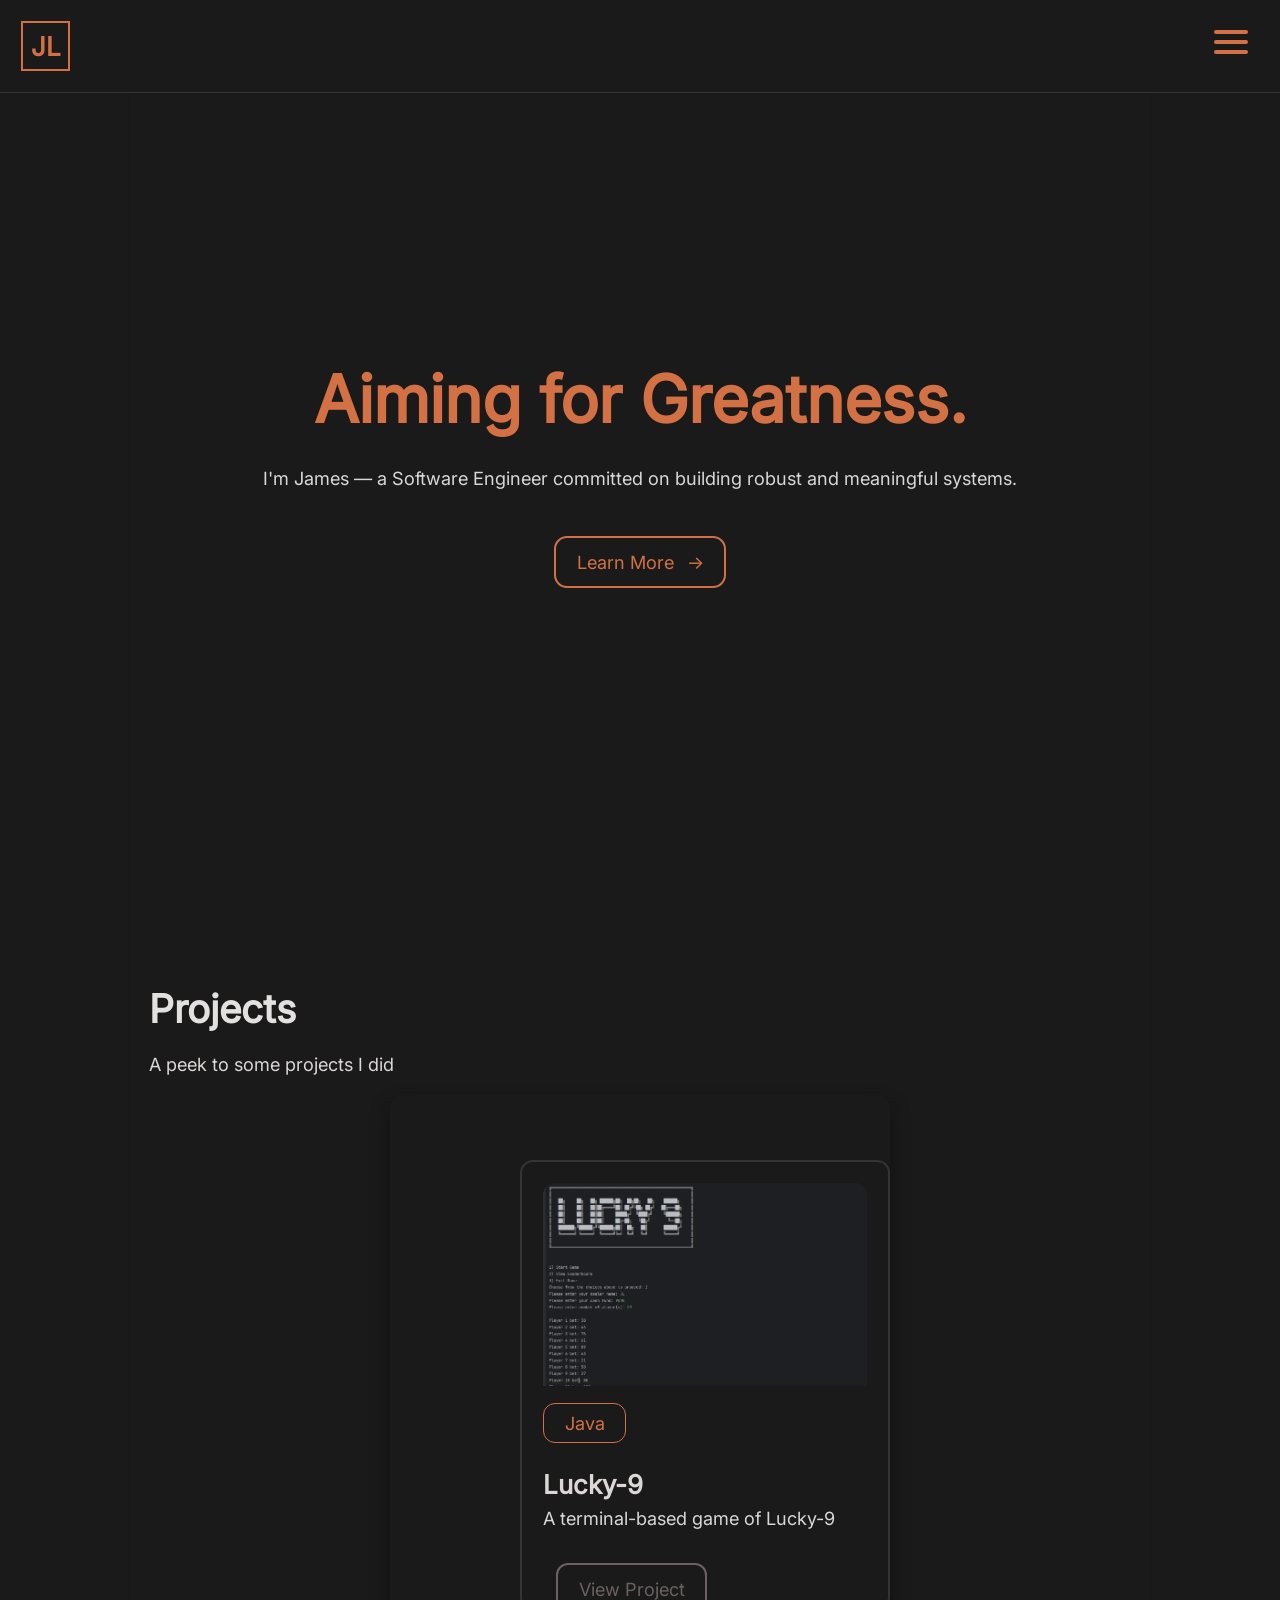
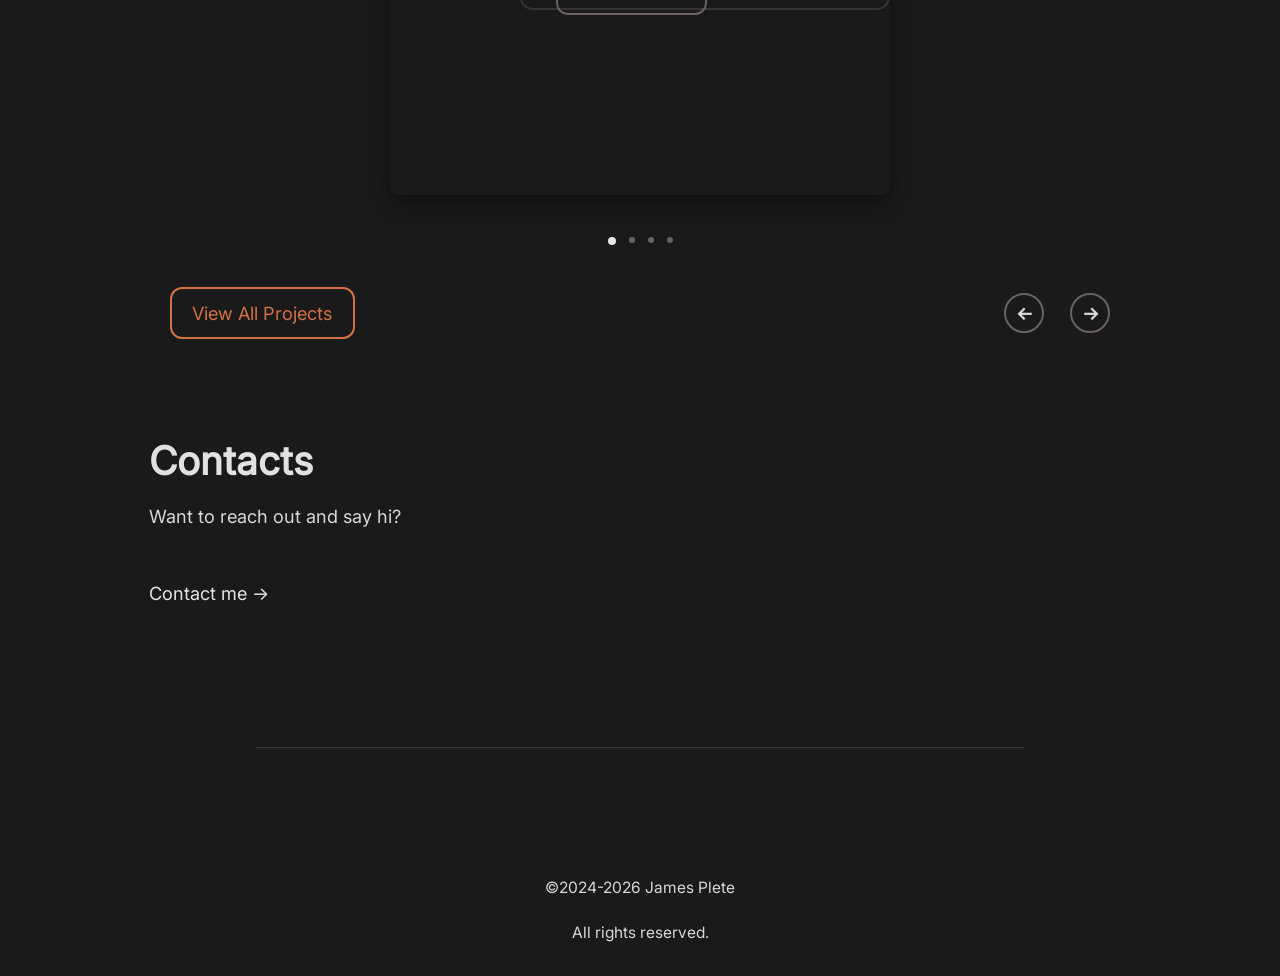
==== commit 5ebd3502: "latest v2" ====
--- a/Portfolio/index.html
+++ b/Portfolio/index.html
@@ -22,7 +22,7 @@
             <div></div>
         </div>
 
-        <nav class="navigation-bar display-none col txt-right">
+        <nav class="navigation-bar display-none col txt-right base-txt">
             <a href="./index.html" class="nav-links">Home</a>
             <a href="./about.html" class="nav-links">About</a>
             <a href="./projects.html" class="nav-links">Projects</a>
@@ -44,7 +44,7 @@
 
             <div class="index-project-container">
 
-                <div class="proj-wrapper flex">
+                <div class="proj-wrapper flex base-txt">
                     <div class="project flex col justify-around bordered lucky-9" id="lucky-9">
                         <div>
                             <img src="./assets/images/lucky9.webp" id="lucky-9">
--- a/Portfolio/style.css
+++ b/Portfolio/style.css
@@ -203,7 +203,7 @@
 }
 
 .burger div {
-    width: 80%;
+    width: 75%;
     height: 4px;
     background-color: var(--accent-color2);
     margin: 6px 0;
@@ -273,7 +273,7 @@
 .sect-head-txt {
     color: var(--color-titles);
     font-size: var(--font-l);
-    margin-top: var(--font-xl);
+    margin-top: var(--space-m);
 }
 
 /* INDEX */
@@ -313,9 +313,9 @@
     border-radius: var(--border-radius-m);
 }
 
-.index-project-container::-webkit-scrollb   ar {
+.index-project-container::-webkit-scrollbar {
     display: none;
-    }
+}
 
 .proj-wrapper {
     transition: all 0.3s ease;
@@ -323,7 +323,7 @@
 }
 
 .project-container {
-    width: 400px;
+    width: 100%;
     padding: var(--space-m);
     gap: var(--space-2xl);
 }
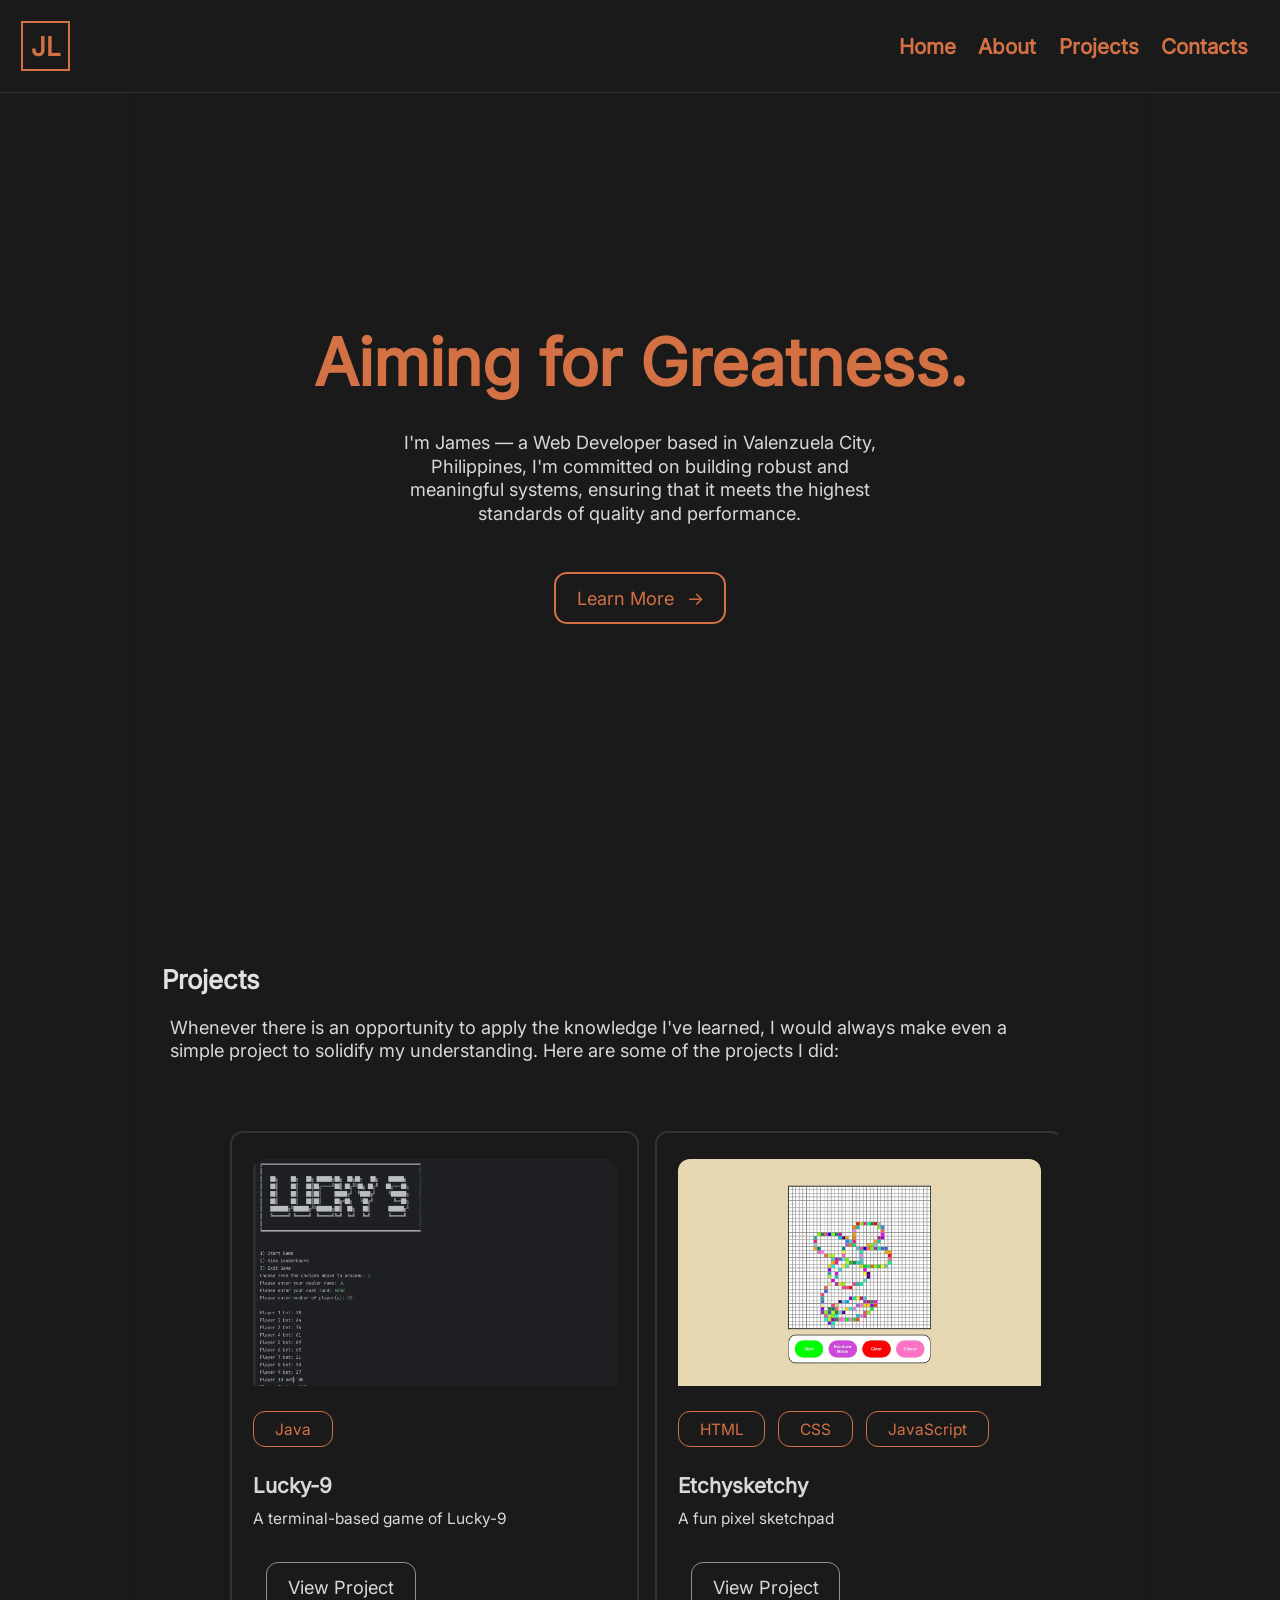
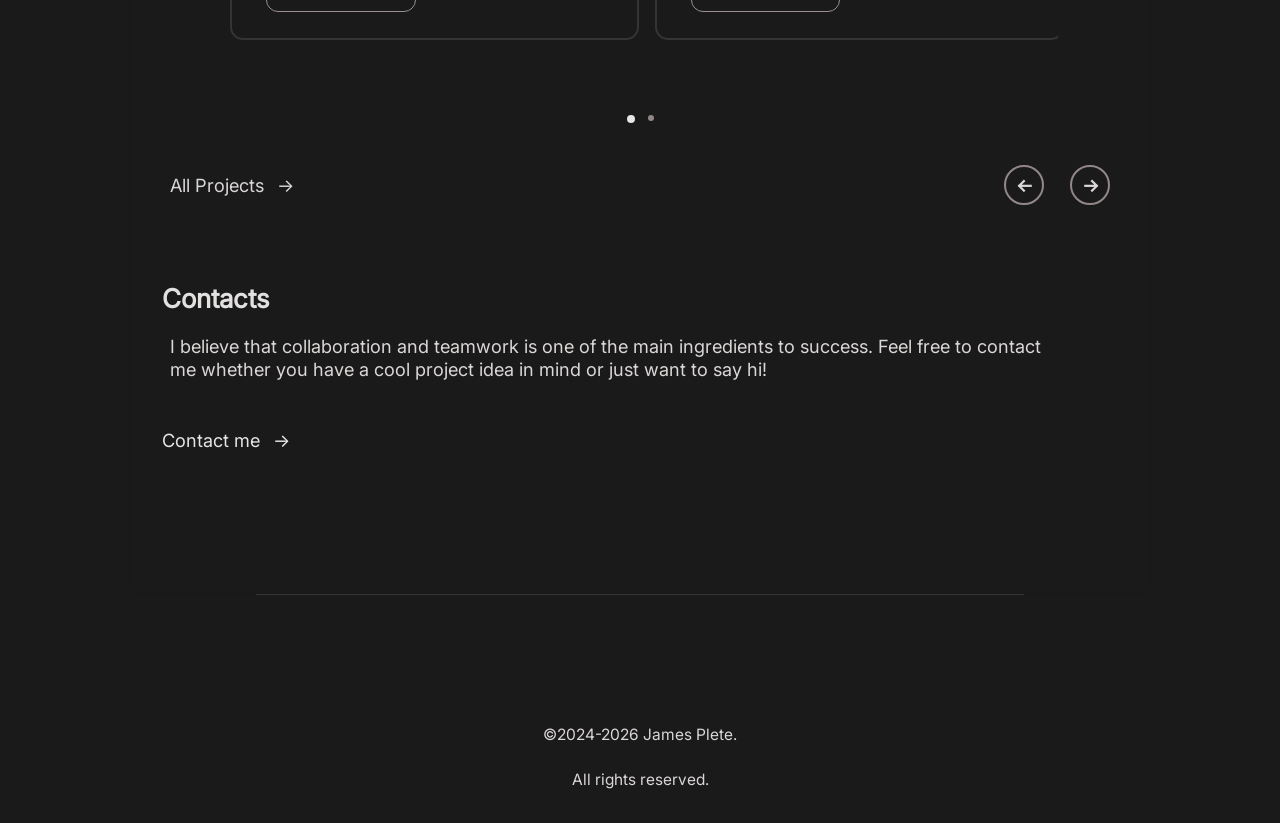
==== commit 04303cb0: "fixed the alignment of about page" ====
--- a/Portfolio/index.html
+++ b/Portfolio/index.html
@@ -33,19 +33,19 @@
         
         <section class="flex col first-sect animate">
             <h1 class="intro-txt">Aiming for Greatness.</h1>
-            <p class="base-txt">I'm James — a Software Engineer committed on building robust and meaningful systems.</p>
+            <div class="intro-paragraph base-txt">I'm James — a Web Developer based in Valenzuela City, Philippines, I'm committed on building robust and meaningful systems, ensuring that it meets the highest standards of quality and performance.</div>
 
-            <a class="call-to-action bordered base-txt flex gap-s" href="./about.html">Learn More<div class="arrow">&rightarrow;</div></a>
+            <a class="call-to-action arrowed bordered base-txt flex gap-s" href="./about.html">Learn More<div class="arrow">&rightarrow;</div></a>
         </section>
 
         <section class="project-sect flex col animate">
             <h1 class="sect-head-txt">Projects </h1>
-            <span class="base-txt thin-txt">A peek to some projects I did</span>
+            <div class="sect-description base-txt thin-txt">Whenever there is an opportunity to apply the knowledge I've learned, I would always make even a simple project to solidify my understanding. Here are some of the projects I did: </div>
 
             <div class="index-project-container">
 
                 <div class="proj-wrapper flex base-txt">
-                    <div class="project flex col justify-around bordered lucky-9" id="lucky-9">
+                    <div class="project flex col justify-between bordered lucky-9" id="lucky-9">
                         <div>
                             <img src="./assets/images/lucky9.webp" id="lucky-9">
                             <div class="tech-wrapper flex gap-s">
@@ -58,7 +58,7 @@
                             <a href="https://github.com/Lusyoo/Lucky-9-Project" class="view-project base-txt" target="_blank">View Project</a>
                         </div>
                     </div>
-                    <div class="project bordered flex col justify-around  etchysketchy" id="etchysketchy">
+                    <div class="project bordered flex col justify-between  etchysketchy" id="etchysketchy">
                         <div>
                             <img src="./assets/images/etchysketchy.webp" id="etchysketchy">
                             <div class="tech-wrapper flex gap-s">
@@ -73,9 +73,9 @@
                             <a href="https://github.com/Lusyoo/Etchysketchy" class="view-project base-txt" target="_blank">View Project</a>
                         </div>
                     </div>
-                    <div class="project bordered librosys" id="librosys">
-                        <img src="./assets/images/librosys.webp" id="librosys">
-                        <div class="view-project-container">
+                    <div class="project col flex bordered librosys justify-between" id="librosys">
+                        <div>
+                            <img src="./assets/images/librosys.webp" id="librosys">
                             <div class="tech-wrapper flex gap-s">
                                 <div class="tech-used">C#</div>
                                 <div class="tech-used">Winforms</div>
@@ -83,18 +83,22 @@
                             </div>
                             <p class="project-title">Librosys</p>
                             <span class="proj-description thin-txt s-txt">A Student Library Management System</span>
+                        </div>
+                        <div class="view-project-container">
                             <a href="https://github.com/Lusyoo/LibroSys" class="view-project base-txt" target="_blank">View Project</a>
                         </div>
                     </div>
-                    <div class="project bordered tasktracker" id="tasktracker">
-                        <img src="./assets/images/tasktracker.webp" id="tasktracker">
-                        <div class="view-project-container">
+                    <div class="project flex col bordered tasktracker justify-between" id="tasktracker">
+                        <div>
+                            <img src="./assets/images/tasktracker.webp" id="tasktracker">
                             <div class="tech-wrapper flex gap-s">
                                 <div class="tech-used">Java</div>
                                 <div class="tech-used">JSON</div>
                             </div>
                             <p class="project-title">TaskTracker</p>
                             <span class="proj-description thin-txt s-txt">A lightweight cli task manager</span>
+                        </div>
+                        <div class="view-project-container">
                             <a href="https://github.com/Lusyoo/Task-Tracker" class="view-project base-txt" target="_blank">View Project</a>
                         </div>
                     </div>   
@@ -105,12 +109,12 @@
             <div class="proj-circles-wrapper flex gap-s">
                 <div class="proj-circles active-circle"></div>
                 <div class="proj-circles"></div>
-                <div class="proj-circles"></div>
-                <div class="proj-circles"></div>
+                <div class="proj-circles mark-none"></div>
+                <div class="proj-circles mark-none"></div>
             </div>
 
             <div class="base-txt flex align-center justify-between proj-footer">
-                <a href="./projects.html" class="all-projects-btn">View All Projects</a>
+                <a href="./projects.html" class="all-projects-btn flex gap-s arrowed">All Projects <div class="arrow">&rightarrow;</div></a>
                 <div class="proj-navigation flex gap-l">
                     <div class="prev-proj proj-btn flex align-center justify-center">&leftarrow;</div>
                     <div class="next-proj proj-btn flex align-center justify-center">&rightarrow;</div>
@@ -120,14 +124,14 @@
 
         <section class="flex col fade-in">
             <h1 class="sect-head-txt">Contacts </h1>
-            <span class="base-txt">Want to reach out and say hi?</span>
-            <a class="a base-txt" href="./contacts.html">Contact me &RightArrow;</a>
+            <div class="base-txt sect-description">I believe that collaboration and teamwork is one of the main ingredients to success. Feel free to contact me whether you have a cool project idea in mind or just want to say hi!</div>
+            <a class="a base-txt flex gap-s arrowed contact-btn" href="./contacts.html">Contact me <div class="arrow">&RightArrow;</div></a>
         </section>
 
     </main>
     <footer class="flex justify-center align-center col gap-l fade-in">
         <div class="flex col gap-l txt-center">
-            <p class="copyright-txt">&copy;<span class="copy-date">2024-2026</span> James Plete</p>
+            <p class="copyright-txt">&copy;<span class="copy-date">2024-2026</span> James Plete.</p>
             <p class="copyright-txt"> All rights reserved.</p>
         </div>
     </footer>
--- a/Portfolio/style.css
+++ b/Portfolio/style.css
@@ -6,13 +6,14 @@
     text-decoration: none;
     box-sizing: border-box;
     color: inherit;
+    /* list-style: none; */
 
     scrollbar-width: thin;
     scrollbar-color: var(--accent-color2) transparent;
 }
 
 .burger:focus {
-  outline-color: var(--accent-color2);
+    outline-color: var(--accent-color2);
 }
 
 
@@ -22,8 +23,8 @@
     --font-base: 1rem;
     --font-xs: .6rem;
     --font-s: .7rem;
-    --font-m: 1rem;
-    --font-l: 1.5rem;
+    --font-m: .8rem;
+    --font-l: 1rem;
     --font-xl: 2rem;
     --font-2xl: 2.2rem;
     --font-3xl: 2.5rem;
@@ -45,7 +46,7 @@
 
     --width-100: 100%;
 
-    --border-color2: hsl(0, 5%, 40%);
+    --border-color2: hsl(0, 5%, 55%);
     --color-body: #dbd7d7;
     --color-titles: #e3e0e0;
     --a-color: #e7e5e5;
@@ -61,12 +62,12 @@
 
 
     --border-s: 2px solid #353434;
-    
+
     --border-radius-xs: 4px;
     --border-radius-s: 8px;
     --border-radius-m: 12px;
 
-    
+
 }
 
 @font-face {
@@ -243,12 +244,13 @@
 }
 
 .nav-links {
+    display: block;
     color: var(--accent-color2);
     font-weight: 600;
 }
 
 .logo {
-    font-size: var(--font-m);
+    font-size: var(--font-l);
     font-weight: var(--font-wt-bolder);
     padding: var(--space-xs);
     border: var(--border-logo);
@@ -273,7 +275,7 @@
 .sect-head-txt {
     color: var(--color-titles);
     font-size: var(--font-l);
-    margin-top: var(--space-m);
+    margin-left: var(--space-s);
 }
 
 /* INDEX */
@@ -283,6 +285,11 @@
     font-size: var(--font-3xl);
     font-weight: var(--font-wt-bold);
     margin-bottom: var(--space-xs)
+}
+
+.intro-paragraph {
+    width: 85%;
+    line-height: 1.3;
 }
 
 .call-to-action {
@@ -305,7 +312,7 @@
 
 .index-project-container {
     width: 95%;
-    height: 460px;
+    height: max(420px, fit-content);
     align-self: center;
     box-shadow: 0 10px 20px rgba(0, 0, 0, 0.4);
     overflow-x: scroll;
@@ -354,7 +361,7 @@
     aspect-ratio: 16 / 10;
     width: 100%;
     object-fit: cover;
-    object-position:left;
+    object-position: left;
     margin-bottom: var(--space-m);
     border-top-left-radius: var(--border-radius-m);
     border-top-right-radius: var(--border-radius-m);
@@ -365,7 +372,7 @@
 }
 
 .tech-used {
-    font-size: var();
+    font-size: var(--font-xs);
     color: var(--accent-color2);
     border: 1px solid var(--accent-color2);
     width: fit-content;
@@ -380,19 +387,10 @@
     margin-top: var(--space-xl);
     border-radius: var(--border-radius-m);
     padding: var(--space-s) var(--space-m);
-    border: 2px solid var(--border-color2);
-    color: var(--border-color2);
+    border: 2px solid var(--accent-color2);
+    color: var(--accent-color2);
     cursor: pointer;
     width: fit-content;
-}
-
-.all-projects-btn {
-    border: 2px solid var(--accent-color2);
-    color: var(--accent-color2);
-    padding: var(--space-s) var(--space-m);
-    border-radius: var(--border-radius-m);
-    width: fit-content;
-    cursor: pointer;
 }
 
 .proj-circles-wrapper {
@@ -411,13 +409,14 @@
     border-radius: 50%;
     background-color: var(--border-color2);
     cursor: pointer;
-}   
+}
 
 .proj-footer {
     padding: 0 var(--space-m);
 }
 
 .proj-btn {
+    cursor: pointer;
     width: 40px;
     height: 40px;
     border-radius: 50%;
@@ -425,8 +424,13 @@
     font-weight: var(--font-wt-bold);
 }
 
+.contact-btn {
+    margin-top: var(--space-s);
+    padding: 0 var(--space-s);
+}
+
 /* FOOTER PART */
-    
+
 footer {
     border-top: 0.5px solid var(--border-color);
     padding: var(--space-xl);
@@ -461,37 +465,35 @@
     gap: var(--space-l);
 }
 
+.about-container-wrapper {
+    gap: var(--space-l);
+}
+
 .about-container {
-    padding: var(--space-xs);
-    padding-bottom: var(--space-xl);
-    padding-top: var(--space-xl);
-    gap: var(--space-m);
-}
-
-.about-self img{
-    justify-self: flex-start;
-    width: 170px;
-    height: 150px;
-    border-radius: var(--border-radius-xs);
-    object-fit: cover;
+    padding: var(--space-l) var(--space-s);
+    gap: var(--space-s);
 }
 
 .first-abt {
     border-bottom: 2px solid var(--border-color);
+    padding-left: var(--space-s);
     padding-bottom: var(--space-2xl);
 }
 
 .first-abt img {
-    width: 65%;
+    width: 75%;
     border-radius: 50%;
     margin-bottom: var(--space-l);
 }
 
-.right-d {
-    flex-direction: row;
-}
-
-.left-d {
+.about-container img {
+    object-fit: cover;
+    width: 180px;
+    height: 180px;
+    border-radius: var(--border-radius-s);
+}
+
+.reverse {
     flex-direction: row-reverse;
 }
 
@@ -502,10 +504,27 @@
 .programming-img {
     object-position: top;
 }
+
+li {
+    margin-left: var(--space-l);
+    margin-top: var(--space-xs);
+}
+
 .sect-label-container {
     margin-bottom: 4rem;
 }
 
+.sect-description {
+    margin-left: var(--space-m);
+    line-height: 1.3;
+    margin-bottom: var(--space-s);
+    width: 90%;
+}
+
+.page-description {
+    width: 85%;
+    align-self: center;
+}
 
 .project-main {
     gap: var(--space-xl);
@@ -527,14 +546,15 @@
 
 
 @keyframes dropIn {
-  from {
-    opacity: 0;
-    transform: translateY(-20px);
-  }
-  to {
-    opacity: 1;
-    transform: translateY(0);
-  }
+    from {
+        opacity: 0;
+        transform: translateY(-20px);
+    }
+
+    to {
+        opacity: 1;
+        transform: translateY(0);
+    }
 }
 
 .delay-0 {
@@ -546,20 +566,20 @@
 }
 
 .animate {
-  animation: dropIn 0.6s ease forwards;
-  opacity: 0;
-  animation-delay: 0.3s;
+    animation: dropIn 0.6s ease forwards;
+    opacity: 0;
+    animation-delay: 0.3s;
 }
 
 .fade-in {
-  opacity: 0;
-  transform: translateX(-20px);
-  transition: opacity 0.6s ease, transform 0.6s ease;
+    opacity: 0;
+    transform: translateX(-20px);
+    transition: opacity 0.6s ease, transform 0.6s ease;
 }
 
 .fade-in.visible {
-  opacity: 1;
-  transform: translateX(0);
+    opacity: 1;
+    transform: translateX(0);
 }
 
 
@@ -595,6 +615,11 @@
     }
 
     /* HEADER */
+
+    .navigation-bar {
+        bottom: -200px;
+    }
+
     /* INDEX */
 
     .index-main {
@@ -616,20 +641,15 @@
         padding: var(--space-m);
     }
 
-     .project img, .proj-2 img {
+    .project img,
+    .proj-2 img {
         object-position: left;
         width: 100%;
-        margin-bottom: var(--space-s);
+        margin-bottom: var(--space  -s);
     }
 
 
     /* PROJECT */
-
-    .project-main {
-        margin: 0;
-        width: 100%;
-        padding: var(--space-xl);
-    }
 
     .project-container {
         align-self: center;
@@ -640,10 +660,10 @@
     }
 
     .proj-description {
-        font-size: var(--font-s);
-    }
-
-    .numerous-tech > .tech-used {
+        font-size: var(--font-xs);
+    }
+
+    .numerous-tech>.tech-used {
         padding: var(--space-xs) var(--space-s);
     }
 
@@ -675,6 +695,10 @@
     .reverse {
         flex-direction: row-reverse;
     }
+    
+    .contact-main {
+        height: fit-content;
+    }
 }
 
 @media (min-width: 1024px) {
@@ -687,14 +711,77 @@
         width: 80%;
     }
 
+    .logo {
+        transition: all 0.3s ease;
+    }
+
+    .logo:hover {
+        border-radius: 50%;
+    }
+
+    .navigation-bar {
+        position: static;
+        display: flex;
+        flex-direction: row;
+        width: 30%;
+        padding: 0;
+        height: fit-content;
+        justify-content: space-around;
+        font-size: var(--font-m);
+    }
+
+    .nav-links {
+        font-size: var(--font-m);
+        position: relative;
+        width: max-content;
+    }
+
+    .nav-links::after {
+        content: "";
+        position: absolute;
+        bottom: -3px;
+        left: 0%;
+        width: 100%;
+        height: 2px;
+        background-color: var(--accent-color2);
+        transform: scale(0);
+        transform-origin: center;
+        transition: all 0.2s ease;
+    }
+
+    .nav-links:hover::after {
+        transform: scale(1);
+    }
+
+    .burger {
+        display: none;
+    }
+
+    .page-title {
+        font-size: var(--space-xl);
+        margin-bottom: var(--space-xl);
+    }
+
     /* INDEX */
 
     .intro-txt {
         font-size: 2.5rem;
     }
 
+    .sect-description {
+        width: 90%;
+    }
+
+    .intro-paragraph {
+        width: 50%;
+    }
+
     .arrow {
-        transition: all 0.3s ease;
+        transition: all 0.2s ease;
+    }
+
+    .arrowed:hover>.arrow {
+        transform: translateX(5px);
     }
 
     .call-to-action:hover {
@@ -703,42 +790,127 @@
         font-weight: var(--font-wt-bold);
     }
 
-    .call-to-action:hover > .arrow {
-        transform: translateX(6px);
-    }
-
     .index-project-container {
-        padding-left: 5rem;
-        width: 500px;
-        padding-top: var(--space-2xl);
-        height: 700px;
-    }
-
-    /* INDEX-PROJ */
-
-    .project, .proj-2 {
+        width: 85%;
+        height: fit-content;
+        box-shadow: none;
+        padding: var(--space-xl) 0;
+    }
+
+    .proj-wrapper {
+        width: 100%;
+    }
+
+    .project {
+        flex: 1 0 49%;
+        padding: var(--space-l) var(--space-m);
+        height: fit-content;
+        margin: 0 var(--space-xs);
         transition: all 0.3s ease;
+    }
+
+    /* PROJECT */
+
+    .page-description {
+        margin-bottom: var(--space-m);
+    }
+
+    .project-container {
+        width: 90%;
+        padding: var(--space-s);
+        justify-content: center;
+    }
+
+    .proj-2 {
         cursor: pointer;
-        height: 450px;
+        flex: 0 1 30%;
+        transition: all 0.3s ease;
+        margin: 0 var(--space-xs);
+    }
+
+    .proj-2:hover,
+    .project:hover {
+        transform: translateY(-10px);
+    }
+
+    .proj-btn:hover {
+        color: var(--accent-color2);
+        font-weight: var(--font-wt-bold);
+        border: 2px solid var(--accent-color2);
+    }
+
+    .view-project {
+        transition: all 0.3s ease;
+        color: #dbd7d7;
+        border: 1px solid hsl(0, 5%, 58%);
+    }
+
+    .view-project:hover {
+        background-color: #d37144;
+        border: none;
+    }
+
+    .view-project:hover,
+    .arrowed:hover {
+        color: var(--a-color);
+        font-weight: var(--font-wt-bold);
+    }
+
+    /* ABOUT-PAGE */
+
+    .about-intro {
+        width: 50%;
+    }
+
+    .first-abt {
+        flex-direction: row;
+        margin-left: var(--space-m);
+        padding: 0;
+        border: none;
+        gap: var(--space-2xl);
+        justify-content: start;
+        height: 85vh;
+    }
+
+    .me-container {
+        width: 30%;
+        padding: 0;
+    }
+
+    .me-container img {
+        width: 100%;
+        border-radius: var(--border-radius-s);
+        justify-content: baseline;
+        margin: 0;
+    }
+
+    .about-container-wrapper {
+        width: 100%;
+        flex-flow: row wrap;
+        align-self: center;
+    }
+
+    .about-container {
+        flex-direction: row-reverse;
+        width: 100%;
+        padding: 0;
+        gap: var(--space-2xl);
+        line-height: 1.4;
+        height: 100vh;
+    }
+
+    .about-container img {
         width: 400px;
-    }
-
-    .proj-2:hover, .project:hover {
-        transform: translateY(-10px);
-        border: 2px solid hsl(0, 5%, 65%);
-    }
-
-    .me-container {
-        overflow: hidden;
-        padding: 1rem;
-    }
-
-    .about-container img, .me-container img {
-        
+        height: 400px;
+    }
+
+    .about-container img,
+    .me-container img {
+        border-radius: var(--border-radius-m);
         transition: all 0.4s ease;
     }
 
-    .first-abt img:hover, .about-container img:hover {
+    .about-container img:hover {
         border: 3px solid var(--accent-color2);
         transform: scale(1.05);
     }
@@ -758,5 +930,5 @@
     .buymeacoffee:hover {
         transform: scale(1.03);
     }
-    
+
 }
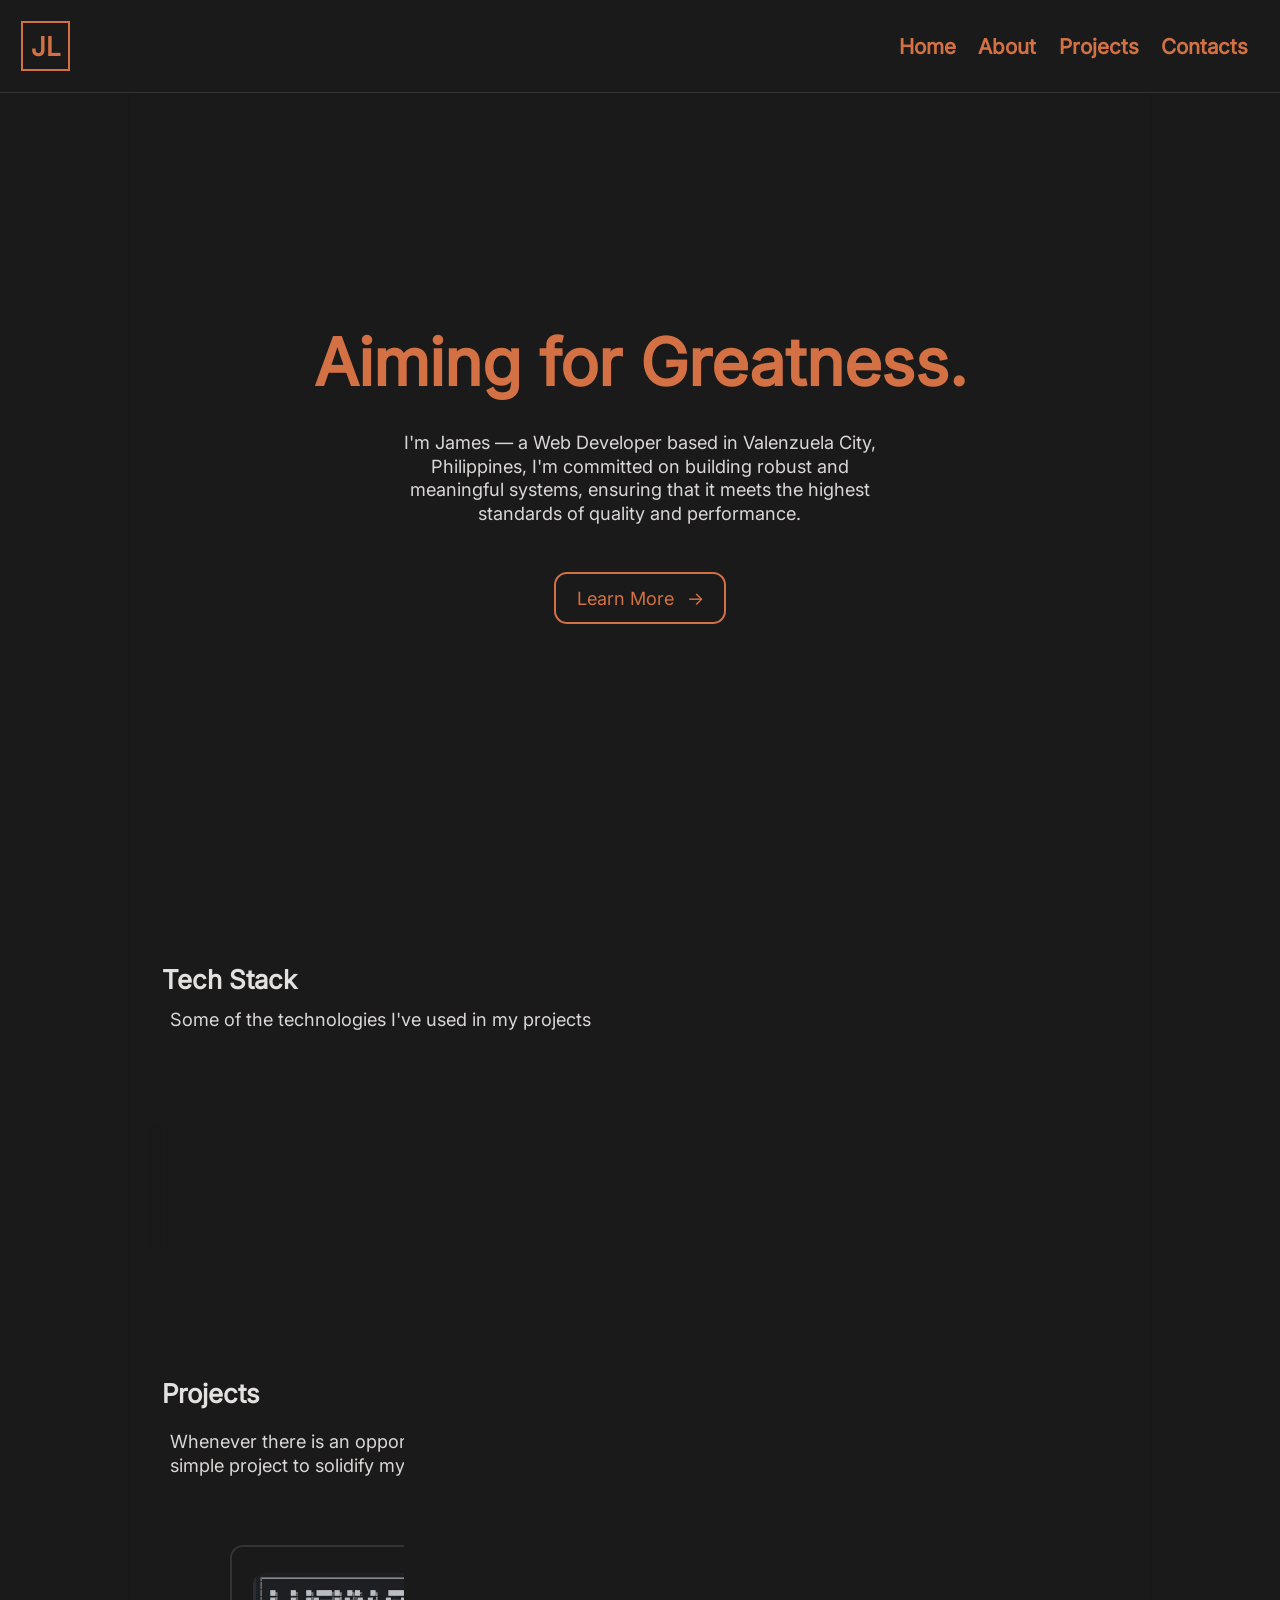
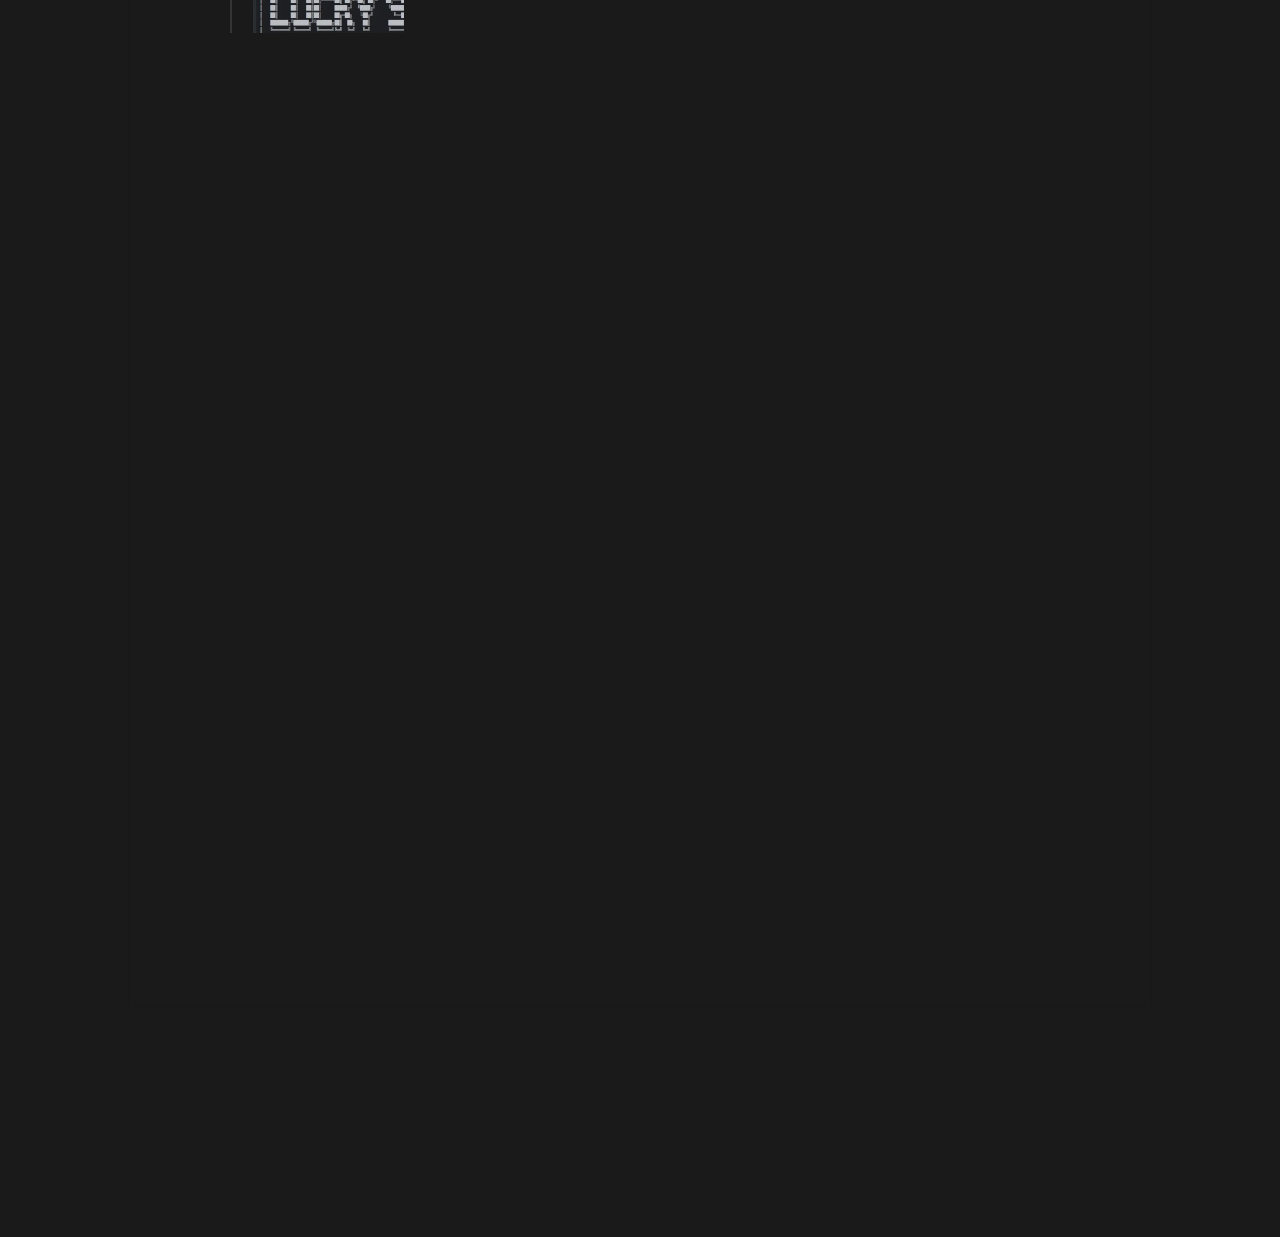
==== commit 86556d14: "finished :)" ====
--- a/Portfolio/index.html
+++ b/Portfolio/index.html
@@ -38,6 +38,71 @@
             <a class="call-to-action arrowed bordered base-txt flex gap-s" href="./about.html">Learn More<div class="arrow">&rightarrow;</div></a>
         </section>
 
+        <div class="skill-sect flex gap-s col">
+            <h1 class="sect-head-txt">Tech Stack </h1>
+            <div class="sect-description base-txt thin-txt">Some of the technologies I've used in my projects</div>
+            <div class="skill-container flex">
+                <div class="skill-wrapper flex align-center ">
+                    <div class="skill">
+                        <img src="./assets/skills/java.png" alt="">
+                    </div>
+                    <div class="skill">
+                        <img src="./assets/skills/html.png" alt="">
+                    </div>
+                    <div class="skill">
+                        <img src="./assets/skills//css.png" alt="">
+                    </div>
+                    <div class="skill">
+                        <img src="./assets/skills/js.png" alt="">
+                    </div>
+                    <div class="skill">
+                        <img src="./assets/skills/mysql.png" alt="">
+                    </div>
+                    <div class="skill">
+                        <img src="./assets/skills/postgre.png" alt="">
+                    </div>
+                    <div class="skill">
+                        <img src="./assets/skills/springboot.png" alt="">
+                    </div>
+                    <div class="skill">
+                        <img src="./assets/skills/postman.png" alt="">
+                    </div>
+                    <div class="skill">
+                        <img src="./assets/skills/docker.png" alt="">
+                    </div>
+                </div>
+                <div aria-hidden class="skill-wrapper flex align-center ">
+                    <div class="skill">
+                        <img src="./assets/skills/java.png" alt="">
+                    </div>
+                    <div class="skill">
+                        <img src="./assets/skills/html.png" alt="">
+                    </div>
+                    <div class="skill">
+                        <img src="./assets/skills//css.png" alt="">
+                    </div>
+                    <div class="skill">
+                        <img src="./assets/skills/js.png" alt="">
+                    </div>
+                    <div class="skill">
+                        <img src="./assets/skills/mysql.png" alt="">
+                    </div>
+                    <div class="skill">
+                        <img src="./assets/skills/postgre.png" alt="">
+                    </div>
+                    <div class="skill">
+                        <img src="./assets/skills/springboot.png" alt="">
+                    </div>
+                    <div class="skill">
+                        <img src="./assets/skills/postman.png" alt="">
+                    </div>
+                    <div class="skill">
+                        <img src="./assets/skills/docker.png" alt="">
+                    </div>
+                </div>
+            </div>
+        </div>
+
         <section class="project-sect flex col animate">
             <h1 class="sect-head-txt">Projects </h1>
             <div class="sect-description base-txt thin-txt">Whenever there is an opportunity to apply the knowledge I've learned, I would always make even a simple project to solidify my understanding. Here are some of the projects I did: </div>
--- a/Portfolio/style.css
+++ b/Portfolio/style.css
@@ -1,3 +1,7 @@
+/* ============================================================
+   RESET & GLOBAL
+   ============================================================ */
+
 * {
     padding: 0;
     margin: 0;
@@ -17,6 +21,10 @@
 }
 
 
+/* ============================================================
+   CSS VARIABLES
+   ============================================================ */
+
 :root {
     font-size: 20px;
 
@@ -70,6 +78,11 @@
 
 }
 
+
+/* ============================================================
+   FONTS
+   ============================================================ */
+
 @font-face {
     font-family: "inter";
     src: url("./assets/Font/Inter_18pt-Regular.ttf");
@@ -85,7 +98,10 @@
     src: url("./assets/Font/PublicSans-Regular.ttf");
 }
 
-/* CUSTOM CLASSES */
+
+/* ============================================================
+   UTILITY / CUSTOM CLASSES
+   ============================================================ */
 
 .flex {
     display: flex;
@@ -186,7 +202,10 @@
     border: 3px solid red;
 }
 
-/* BODY */
+
+/* ============================================================
+   BODY
+   ============================================================ */
 
 body {
     user-select: none;
@@ -195,7 +214,10 @@
     position: relative;
 }
 
-/* HEADER PART */
+
+/* ============================================================
+   HEADER
+   ============================================================ */
 
 .burger {
     width: 45px;
@@ -215,7 +237,6 @@
 .burger img {
     width: 100%;
 }
-
 
 .header {
     position: sticky;
@@ -258,7 +279,10 @@
     border: 2px solid var(--accent-color2);
 }
 
-/* MAIN PART */
+
+/* ============================================================
+   MAIN
+   ============================================================ */
 
 main {
     backdrop-filter: blur(2px);
@@ -267,6 +291,10 @@
     margin-inline: auto;
 }
 
+.page-title {
+    font-size: var(--space-l);
+}
+
 section {
     gap: var(--space-m);
     margin-bottom: var(--space-3xl);
@@ -278,7 +306,31 @@
     margin-left: var(--space-s);
 }
 
-/* INDEX */
+.sect-label-container {
+    margin-bottom: 4rem;
+}
+
+.sect-description {
+    margin-left: var(--space-m);
+    line-height: 1.3;
+    margin-bottom: var(--space-s);
+    width: 90%;
+}
+
+.page-description {
+    width: 85%;
+    align-self: center;
+}
+
+li {
+    margin-left: var(--space-l);
+    margin-top: var(--space-xs);
+}
+
+
+/* ============================================================
+   INDEX
+   ============================================================ */
 
 .intro-txt {
     color: var(--accent-color2);
@@ -308,7 +360,67 @@
     margin-bottom: var(--space-max);
 }
 
-/* INDEX-PROJECT */
+/* --- Skills Carousel --- */
+
+.skill-container {
+    overflow-x: hidden;
+    scrollbar-width: none;
+    position: relative;
+    margin-top: var(--space-2xl);
+    justify-self: center;
+    margin-top: var(--space-2xl);
+    margin-bottom: var(--space-max);
+}
+
+.skill-container:hover .skill-wrapper {
+    animation-play-state: paused;
+}
+
+.skill-container ::-webkit-scrollbar {
+    display: none;
+}
+
+.skill-container::before, .skill-container::after {
+    content: "";
+    position: absolute;
+    width: 25px;
+    top: 0;
+    bottom: 0;
+    z-index: 2;
+    
+}
+
+.skill-container::before {
+    left: 0;
+    background: linear-gradient(to right, var(--bg-color-body), transparent);
+}
+
+.skill-container::after {
+    right: 0;
+    background: linear-gradient(to left, var(--bg-color-body), transparent);
+}
+
+.skill-wrapper {
+    gap: var(--space-l);
+    animation: carousel 7s linear infinite;
+    padding-right: var(--space-m);
+}
+
+.skill {
+    display: flex;
+    justify-content: center;
+    align-items: center;
+    width: fit-content;
+    padding: var(--space-m);
+    border: 2px solid var(--border-color);
+    border-radius: var(--border-radius-m);
+}
+
+.skill img {
+    width: 80px;
+}
+
+/* --- Index Projects --- */
 
 .index-project-container {
     width: 95%;
@@ -429,7 +541,110 @@
     padding: 0 var(--space-s);
 }
 
-/* FOOTER PART */
+
+/* ============================================================
+   PROJECTS PAGE
+   ============================================================ */
+
+.project-main {
+    gap: var(--space-xl);
+}
+
+.proj-2 {
+    width: 95%;
+    padding: var(--space-m) var(--space-s) var(--space-l) var(--space-m);
+    height: fit-content;
+    box-shadow: 0 10px 20px rgba(0, 0, 0, 0.4);
+}
+
+.proj-2 img {
+    width: 100%;
+    aspect-ratio: 16 / 9.5;
+    object-fit: cover;
+    margin-bottom: var(--space-m);
+}
+
+
+/* ============================================================
+   ABOUT PAGE
+   ============================================================ */
+
+.about-sect {
+    gap: var(--space-l);
+}
+
+.about-container-wrapper {
+    gap: var(--space-l);
+}
+
+.about-container {
+    padding: var(--space-l) var(--space-s);
+    gap: var(--space-s);
+}
+
+.first-abt {
+    border-bottom: 2px solid var(--border-color);
+    padding-left: var(--space-s);
+    padding-bottom: var(--space-2xl);
+}
+
+.first-abt img {
+    width: 75%;
+    border-radius: 50%;
+    margin-bottom: var(--space-l);
+}
+
+.about-container img {
+    object-fit: cover;
+    width: 180px;
+    height: 180px;
+    border-radius: var(--border-radius-s);
+}
+
+.reverse {
+    flex-direction: row-reverse;
+}
+
+.java-comp {
+    object-position: right;
+}
+
+.programming-img {
+    object-position: top;
+}
+
+
+/* ============================================================
+   CONTACT PAGE
+   ============================================================ */
+
+.contact-main {
+    min-height: 0;
+}
+
+.contact-socials-container {
+    padding-top: var(--space-2xl);
+}
+
+.contact-socials {
+    height: 100px;
+    padding-left: var(--space-s);
+    cursor: pointer;
+}
+
+.contact-socials img {
+    width: 30px;
+}
+
+.buymeacoffee {
+    margin-top: var(--space-m);
+    width: 170px;
+}
+
+
+/* ============================================================
+   FOOTER
+   ============================================================ */
 
 footer {
     border-top: 0.5px solid var(--border-color);
@@ -461,89 +676,19 @@
 }
 
 
-.about-sect {
-    gap: var(--space-l);
-}
-
-.about-container-wrapper {
-    gap: var(--space-l);
-}
-
-.about-container {
-    padding: var(--space-l) var(--space-s);
-    gap: var(--space-s);
-}
-
-.first-abt {
-    border-bottom: 2px solid var(--border-color);
-    padding-left: var(--space-s);
-    padding-bottom: var(--space-2xl);
-}
-
-.first-abt img {
-    width: 75%;
-    border-radius: 50%;
-    margin-bottom: var(--space-l);
-}
-
-.about-container img {
-    object-fit: cover;
-    width: 180px;
-    height: 180px;
-    border-radius: var(--border-radius-s);
-}
-
-.reverse {
-    flex-direction: row-reverse;
-}
-
-.java-comp {
-    object-position: right;
-}
-
-.programming-img {
-    object-position: top;
-}
-
-li {
-    margin-left: var(--space-l);
-    margin-top: var(--space-xs);
-}
-
-.sect-label-container {
-    margin-bottom: 4rem;
-}
-
-.sect-description {
-    margin-left: var(--space-m);
-    line-height: 1.3;
-    margin-bottom: var(--space-s);
-    width: 90%;
-}
-
-.page-description {
-    width: 85%;
-    align-self: center;
-}
-
-.project-main {
-    gap: var(--space-xl);
-}
-
-.proj-2 {
-    width: 95%;
-    padding: var(--space-m) var(--space-s) var(--space-l) var(--space-m);
-    height: fit-content;
-    box-shadow: 0 10px 20px rgba(0, 0, 0, 0.4);
-}
-
-.proj-2 img {
-    width: 100%;
-    aspect-ratio: 16 / 9.5;
-    object-fit: cover;
-    margin-bottom: var(--space-m);
-}
-
+/* ============================================================
+   ANIMATIONS
+   ============================================================ */
+
+@keyframes carousel {
+    from {
+        transform: translate(0);
+    }
+
+    to {
+        transform: translate(-100%);
+    }
+}
 
 @keyframes dropIn {
     from {
@@ -557,6 +702,18 @@
     }
 }
 
+@keyframes slide-in {
+    from {
+        opacity: 0;
+        transform: translate(-50%);
+    }   
+
+    to {
+        opacity: 1;
+        transform: translate(0);
+    }
+}
+
 .delay-0 {
     animation-delay: 0s;
 }
@@ -583,30 +740,9 @@
 }
 
 
-/* CONTACT */
-
-.contact-main {
-    min-height: 0;
-}
-
-.contact-socials-container {
-    padding-top: var(--space-2xl);
-}
-
-.contact-socials {
-    height: 100px;
-    padding-left: var(--space-s);
-    cursor: pointer;
-}
-
-.contact-socials img {
-    width: 30px;
-}
-
-.buymeacoffee {
-    margin-top: var(--space-m);
-    width: 170px;
-}
+/* ============================================================
+   MEDIA QUERIES
+   ============================================================ */
 
 @media (min-width: 768px) {
 
@@ -764,6 +900,7 @@
 
     /* INDEX */
 
+
     .intro-txt {
         font-size: 2.5rem;
     }
@@ -856,7 +993,7 @@
         font-weight: var(--font-wt-bold);
     }
 
-    /* ABOUT-PAGE */
+    /* ABOUT PAGE */
 
     .about-intro {
         width: 50%;
@@ -873,13 +1010,12 @@
     }
 
     .me-container {
-        width: 30%;
+        width: 35%;
         padding: 0;
     }
 
     .me-container img {
         width: 100%;
-        border-radius: var(--border-radius-s);
         justify-content: baseline;
         margin: 0;
     }
@@ -896,12 +1032,20 @@
         padding: 0;
         gap: var(--space-2xl);
         line-height: 1.4;
-        height: 100vh;
+        height: 75vh;
+
+        animation: slide-in;
+        animation-timeline: view();
+        animation-range: entry 5% cover 40%;
+    }
+
+    .about-container-txt {
+        width: 60%;
     }
 
     .about-container img {
-        width: 400px;
-        height: 400px;
+        width: 500px;
+        height: 500px;
     }
 
     .about-container img,
@@ -911,9 +1055,10 @@
     }
 
     .about-container img:hover {
-        border: 3px solid var(--accent-color2);
         transform: scale(1.05);
     }
+
+    /* CONTACT PAGE */
 
     .contact-socials {
         transition: all 0.3s ease;
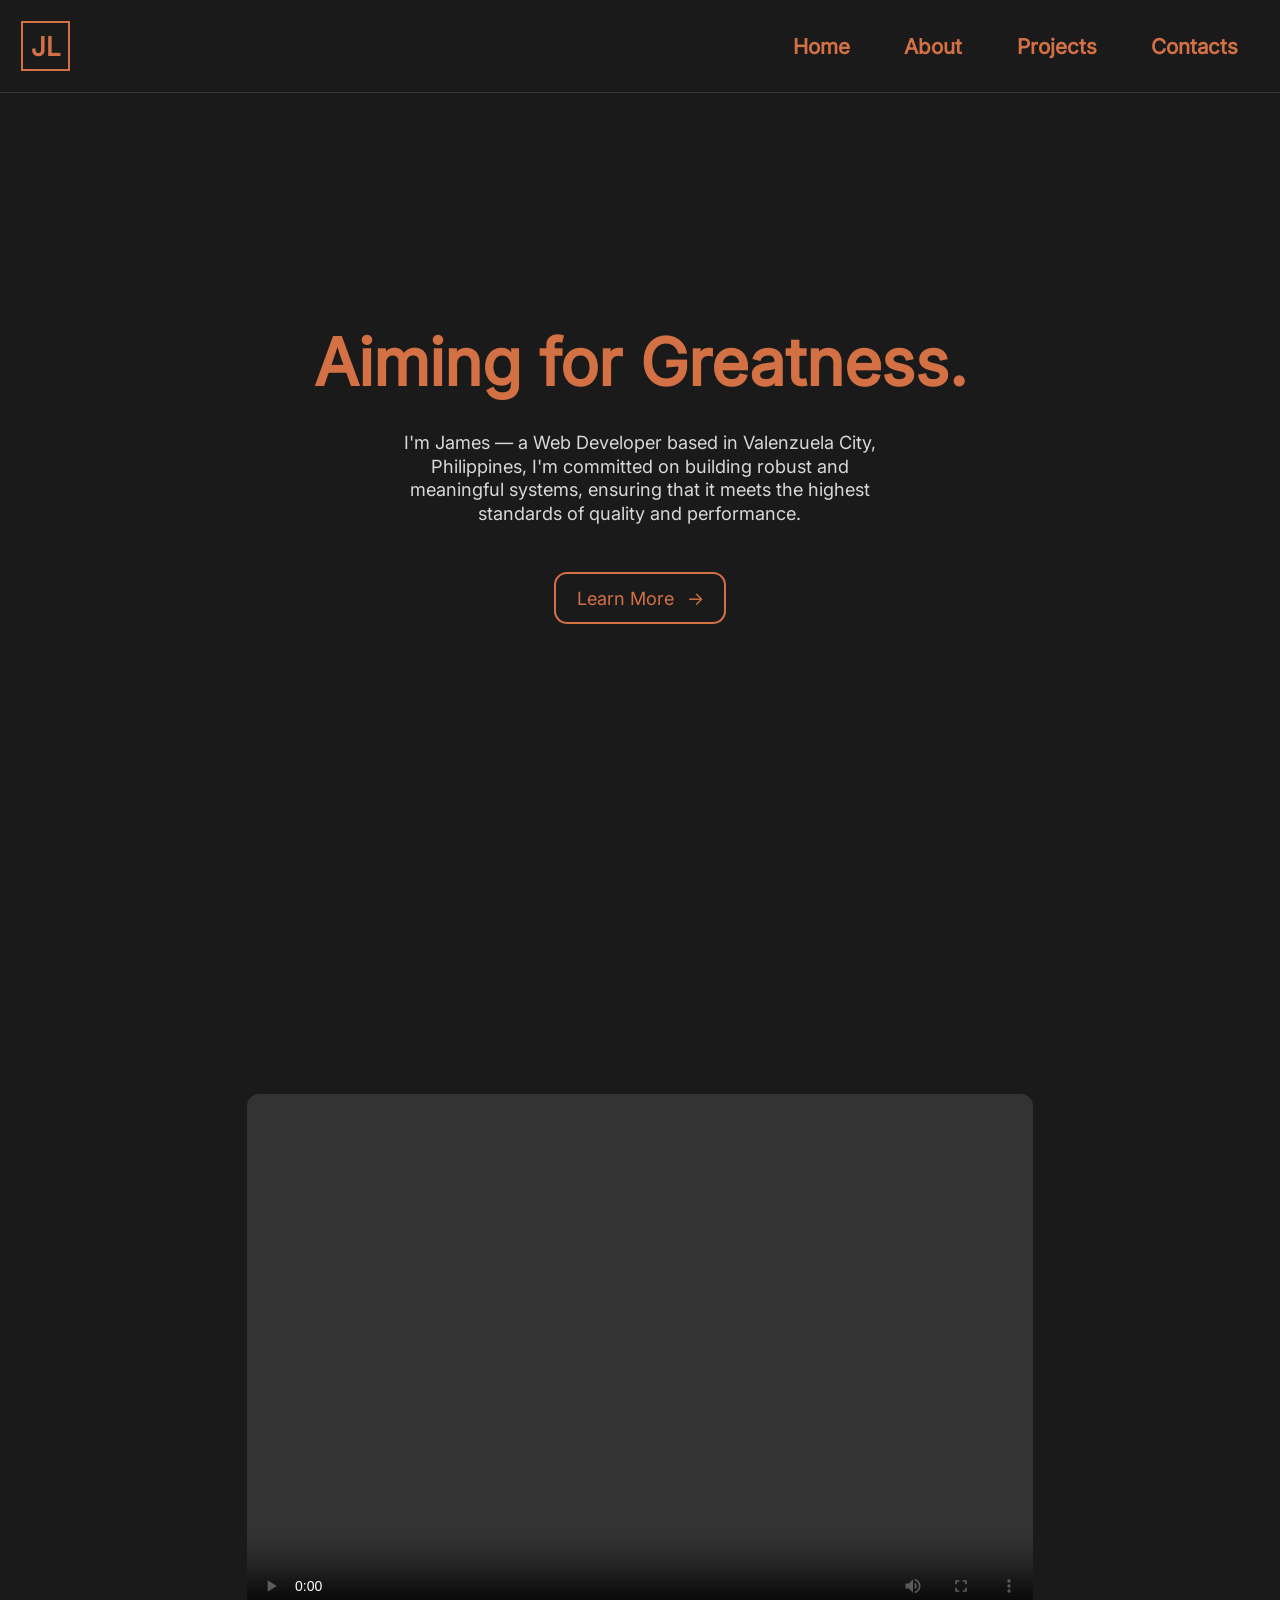
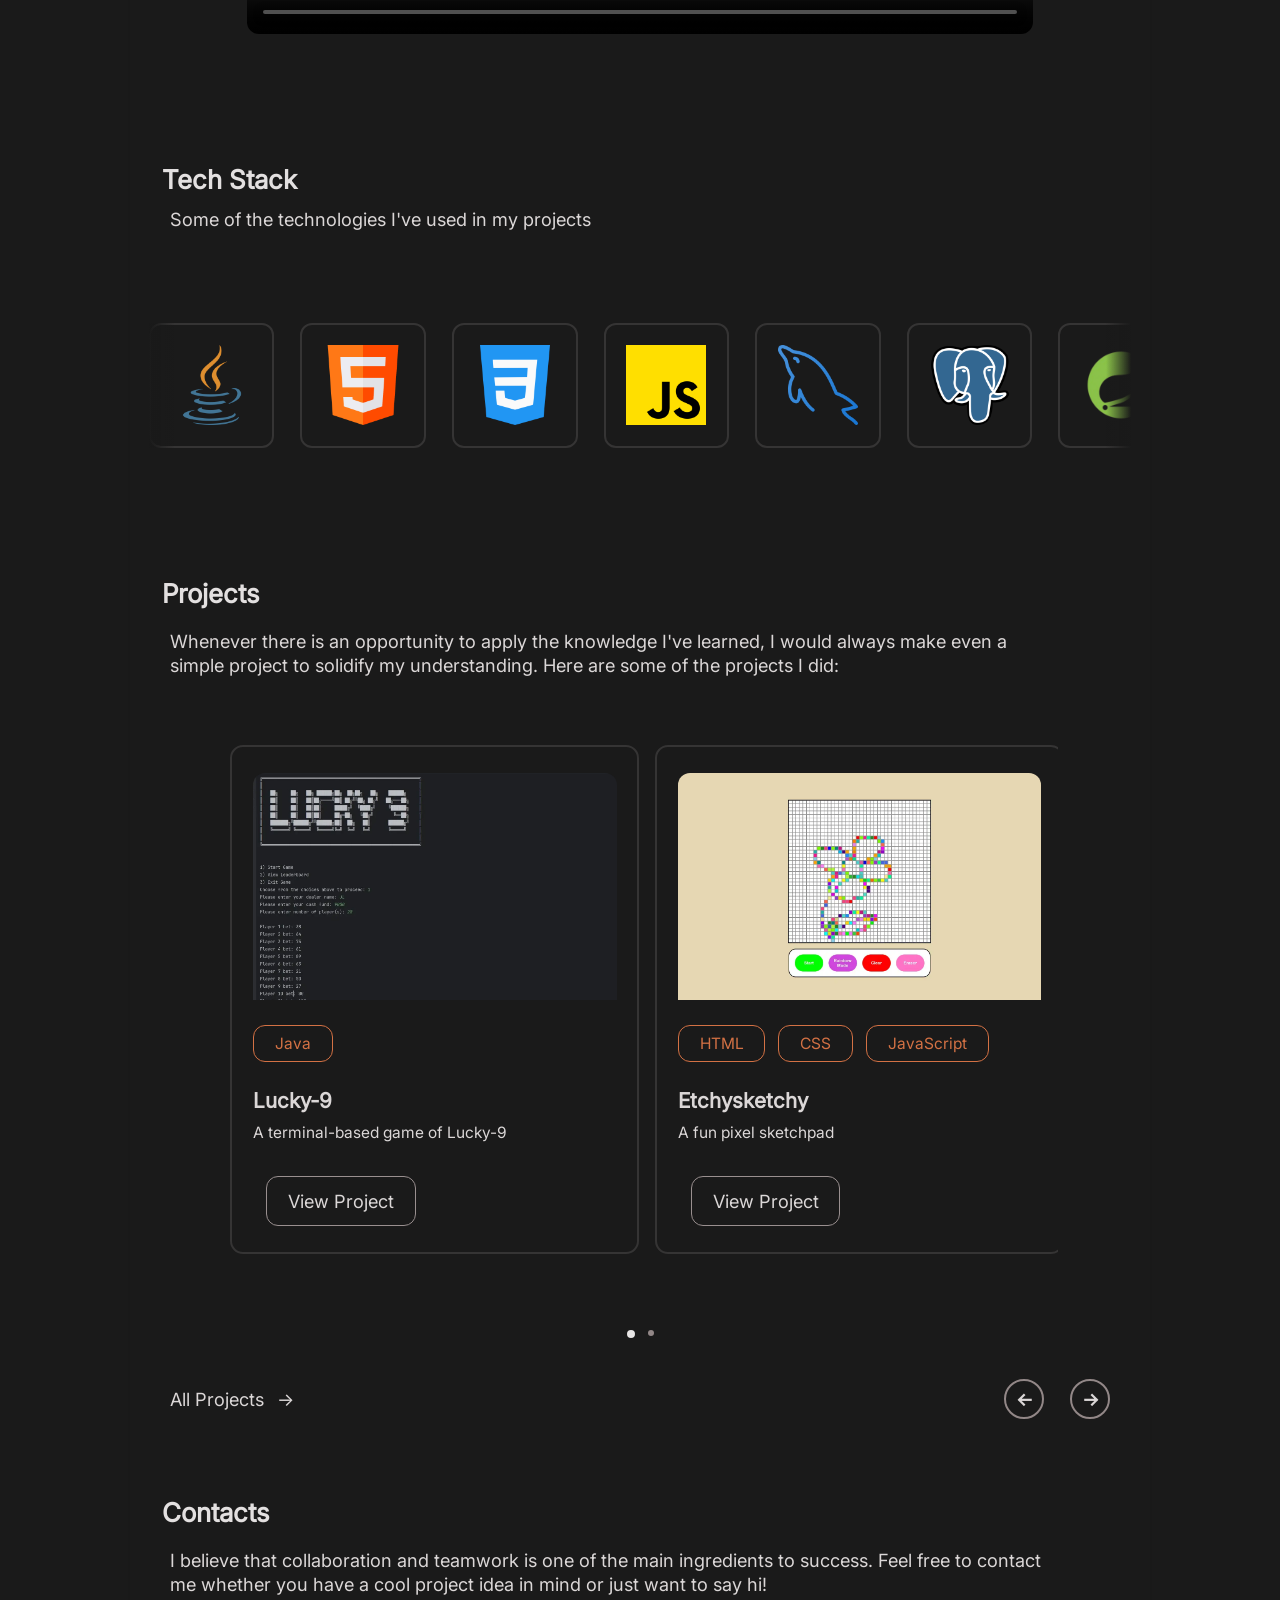
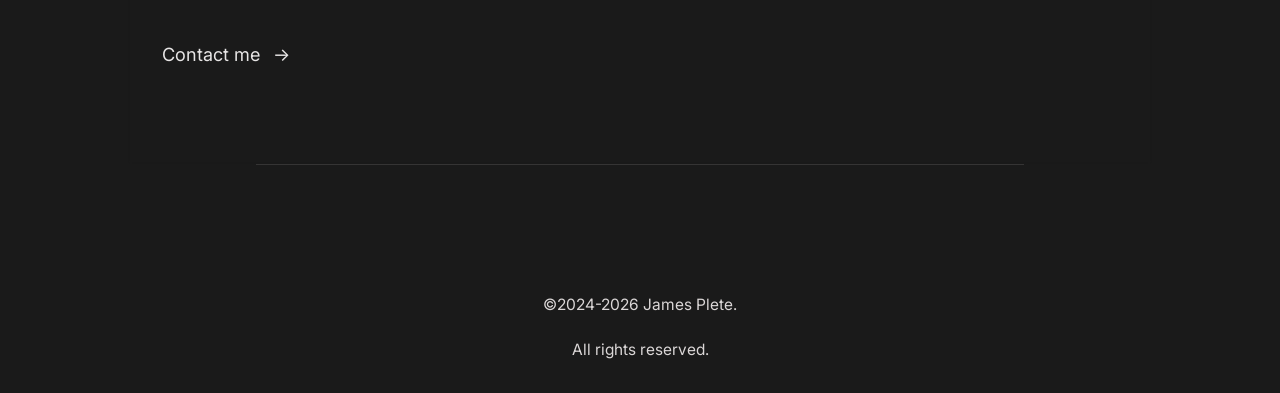
==== commit 2833de89: "added demo reel section" ====
--- a/Portfolio/index.html
+++ b/Portfolio/index.html
@@ -38,6 +38,12 @@
             <a class="call-to-action arrowed bordered base-txt flex gap-s" href="./about.html">Learn More<div class="arrow">&rightarrow;</div></a>
         </section>
 
+        <div class="demo-reel-container">
+            <video controls>
+                <source src="./assets/demo_reel.mp4">
+            </video>
+        </div>
+
         <div class="skill-sect flex gap-s col">
             <h1 class="sect-head-txt">Tech Stack </h1>
             <div class="sect-description base-txt thin-txt">Some of the technologies I've used in my projects</div>
--- a/Portfolio/style.css
+++ b/Portfolio/style.css
@@ -332,6 +332,10 @@
    INDEX
    ============================================================ */
 
+.index-main {
+    padding-bottom: 0;
+}
+
 .intro-txt {
     color: var(--accent-color2);
     font-size: var(--font-3xl);
@@ -358,6 +362,19 @@
     align-items: center;
     text-align: center;
     margin-bottom: var(--space-max);
+}
+
+.demo-reel-container {
+    width: var(--width-100);
+    height: 200px;  
+    margin: var(--space-max) 0;
+    border-radius: var(--border-radius-m);
+}
+
+.demo-reel-container video {
+    width: 100%;
+    height: inherit;
+    border-radius: var(--border-radius-m);
 }
 
 /* --- Skills Carousel --- */
@@ -580,6 +597,9 @@
 .about-container {
     padding: var(--space-l) var(--space-s);
     gap: var(--space-s);
+    margin-bottom: var(--space-m);
+    flex-direction: column-reverse;
+    text-align: left;
 }
 
 .first-abt {
@@ -596,13 +616,16 @@
 
 .about-container img {
     object-fit: cover;
-    width: 180px;
-    height: 180px;
+    width: 250px;
+    height: 170px;
     border-radius: var(--border-radius-s);
+    align-items: center;
+    justify-content: center;
+    margin-bottom: var(--space-m);
 }
 
 .reverse {
-    flex-direction: row-reverse;
+    flex-direction: column-reverse;
 }
 
 .java-comp {
@@ -760,12 +783,17 @@
 
     .index-main {
         padding: var(--space-m);
-        padding-bottom: var(--space-2xl);
     }
 
     .index-project-container {
         width: 75%;
-        height: 600px;
+        height: 50vh;
+    }
+
+    .demo-reel-container {
+        width: 95%;
+        height: 450px;
+        align-self: center;
     }
 
     .proj-wrapper {
@@ -822,6 +850,10 @@
 
 
     /* ABOUT */
+
+    .about-container {
+        flex-direction: row;
+    }
     .about-container img {
         width: 230px;
         height: 230px;
@@ -858,11 +890,11 @@
     .navigation-bar {
         position: static;
         display: flex;
+        gap: var(--space-xl);
+        padding: 0;
         flex-direction: row;
-        width: 30%;
-        padding: 0;
+        width: fit-content;
         height: fit-content;
-        justify-content: space-around;
         font-size: var(--font-m);
     }
 
@@ -870,6 +902,7 @@
         font-size: var(--font-m);
         position: relative;
         width: max-content;
+        margin-right: var(--space-m);
     }
 
     .nav-links::after {
@@ -934,6 +967,11 @@
         padding: var(--space-xl) 0;
     }
 
+    .demo-reel-container {
+        width: 80%;
+        height: 60vh;
+    }
+
     .proj-wrapper {
         width: 100%;
     }
@@ -953,14 +991,14 @@
     }
 
     .project-container {
-        width: 90%;
+        width: 95%;
         padding: var(--space-s);
         justify-content: center;
     }
 
     .proj-2 {
         cursor: pointer;
-        flex: 0 1 30%;
+        flex: 0 1 30    %;
         transition: all 0.3s ease;
         margin: 0 var(--space-xs);
     }
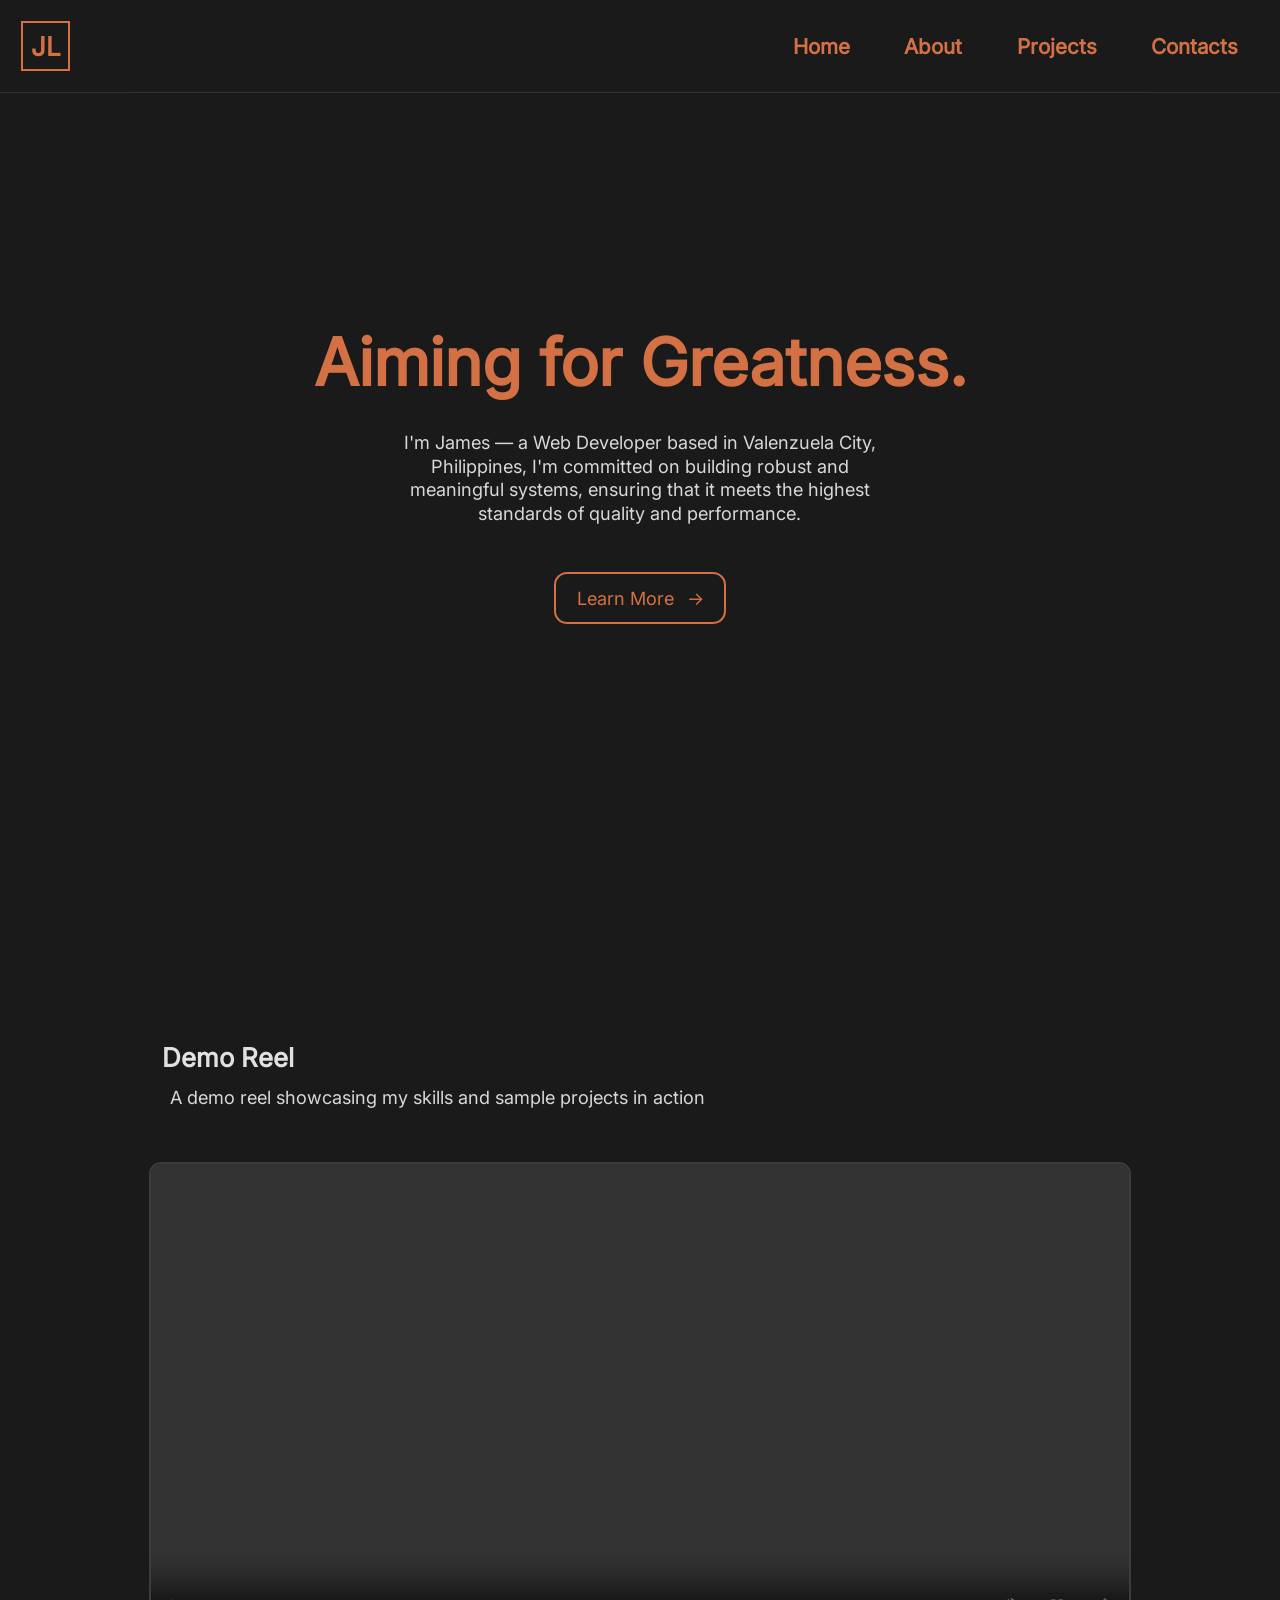
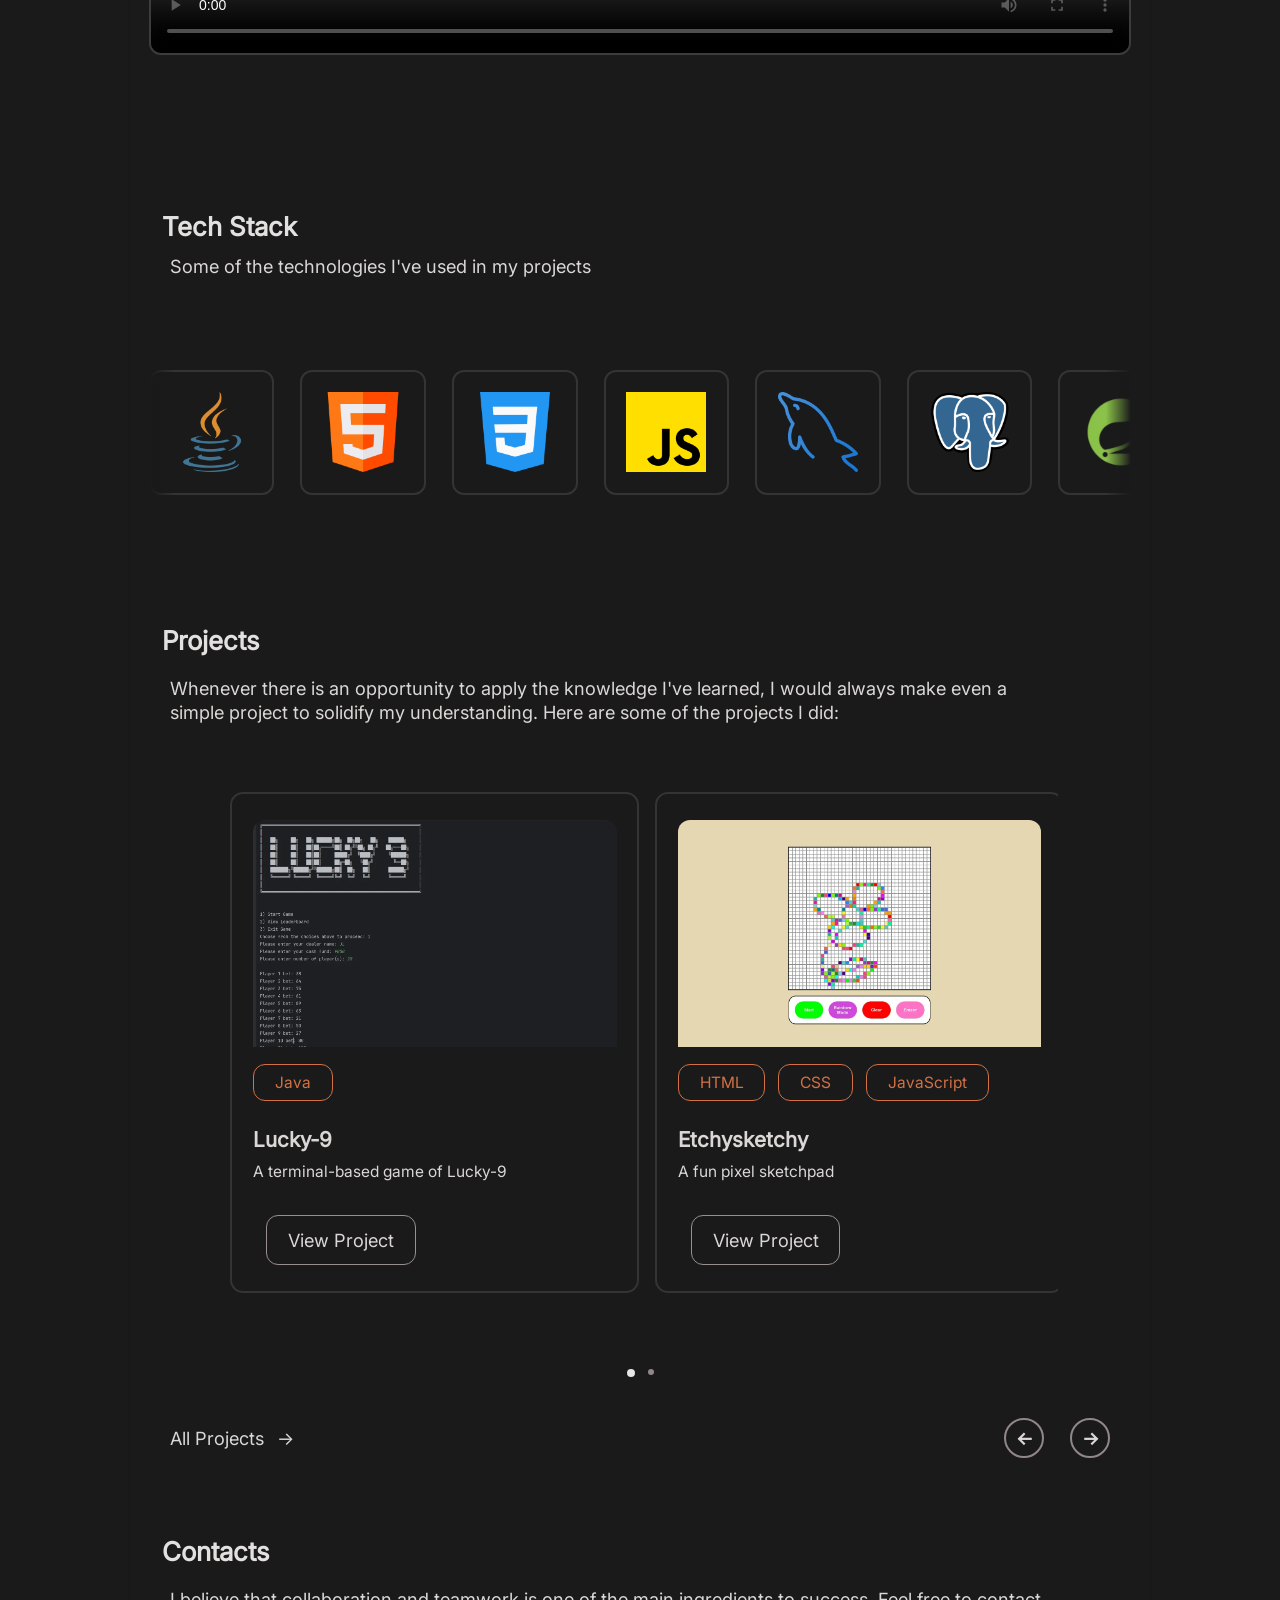
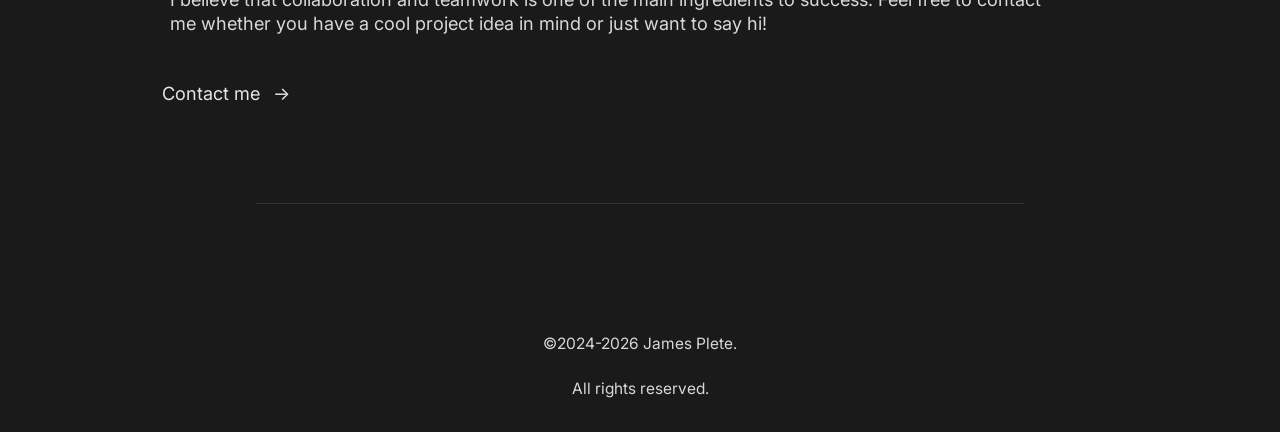
==== commit 08fdd823: "last commit" ====
--- a/Portfolio/index.html
+++ b/Portfolio/index.html
@@ -38,11 +38,13 @@
             <a class="call-to-action arrowed bordered base-txt flex gap-s" href="./about.html">Learn More<div class="arrow">&rightarrow;</div></a>
         </section>
 
-        <div class="demo-reel-container">
+        <section class="demo-reel-container flex gap-s col">
+            <h1 class="sect-head-txt">Demo Reel</h1>
+            <div class="sect-description base-txt thin-txt">A demo reel showcasing my skills and sample projects in action</div>
             <video controls>
-                <source src="./assets/demo_reel.mp4">
+                <source src="./assets/Demo_Reel.mp4">
             </video>
-        </div>
+        </section>
 
         <div class="skill-sect flex gap-s col">
             <h1 class="sect-head-txt">Tech Stack </h1>
--- a/Portfolio/style.css
+++ b/Portfolio/style.css
@@ -366,15 +366,18 @@
 
 .demo-reel-container {
     width: var(--width-100);
-    height: 200px;  
-    margin: var(--space-max) 0;
+    height: fit-content;
+    margin: var(--space-3xl) 0;
     border-radius: var(--border-radius-m);
 }
 
 .demo-reel-container video {
+    display: block;
     width: 100%;
-    height: inherit;
+    height: 100%;
     border-radius: var(--border-radius-m);
+    border: 2px solid #3d3c3c;
+    margin: var(--space-l) 0;
 }
 
 /* --- Skills Carousel --- */
@@ -404,7 +407,7 @@
     top: 0;
     bottom: 0;
     z-index: 2;
-    
+
 }
 
 .skill-container::before {
@@ -729,7 +732,7 @@
     from {
         opacity: 0;
         transform: translate(-50%);
-    }   
+    }
 
     to {
         opacity: 1;
@@ -787,12 +790,11 @@
 
     .index-project-container {
         width: 75%;
-        height: 50vh;
+        height: fit-content;
     }
 
     .demo-reel-container {
         width: 95%;
-        height: 450px;
         align-self: center;
     }
 
@@ -801,7 +803,7 @@
     }
 
     .project {
-        height: 100%;
+        height: fit-content;
         padding: var(--space-m);
     }
 
@@ -809,7 +811,7 @@
     .proj-2 img {
         object-position: left;
         width: 100%;
-        margin-bottom: var(--space  -s);
+        margin-bottom: var(--space-s);
     }
 
 
@@ -854,6 +856,7 @@
     .about-container {
         flex-direction: row;
     }
+
     .about-container img {
         width: 230px;
         height: 230px;
@@ -863,7 +866,7 @@
     .reverse {
         flex-direction: row-reverse;
     }
-    
+
     .contact-main {
         height: fit-content;
     }
@@ -968,8 +971,14 @@
     }
 
     .demo-reel-container {
-        width: 80%;
-        height: 60vh;
+        width: 100%;
+        margin-bottom: var(--space-max);
+        overflow: hidden;
+    }
+
+    .demo-reel-container video {
+        width: 100%;
+        height: 100%;
     }
 
     .proj-wrapper {
@@ -998,7 +1007,7 @@
 
     .proj-2 {
         cursor: pointer;
-        flex: 0 1 30    %;
+        flex: 0 1 30%;
         transition: all 0.3s ease;
         margin: 0 var(--space-xs);
     }
@@ -1048,12 +1057,13 @@
     }
 
     .me-container {
-        width: 35%;
+        width: 40%;
         padding: 0;
     }
 
     .me-container img {
         width: 100%;
+        border-radius: 50% !important;
         justify-content: baseline;
         margin: 0;
     }
@@ -1084,15 +1094,15 @@
     .about-container img {
         width: 500px;
         height: 500px;
+        border-radius: 50%;
     }
 
     .about-container img,
     .me-container img {
-        border-radius: var(--border-radius-m);
         transition: all 0.4s ease;
     }
 
-    .about-container img:hover {
+    .about-container img:hover, .me-container img:hover {
         transform: scale(1.05);
     }
 
